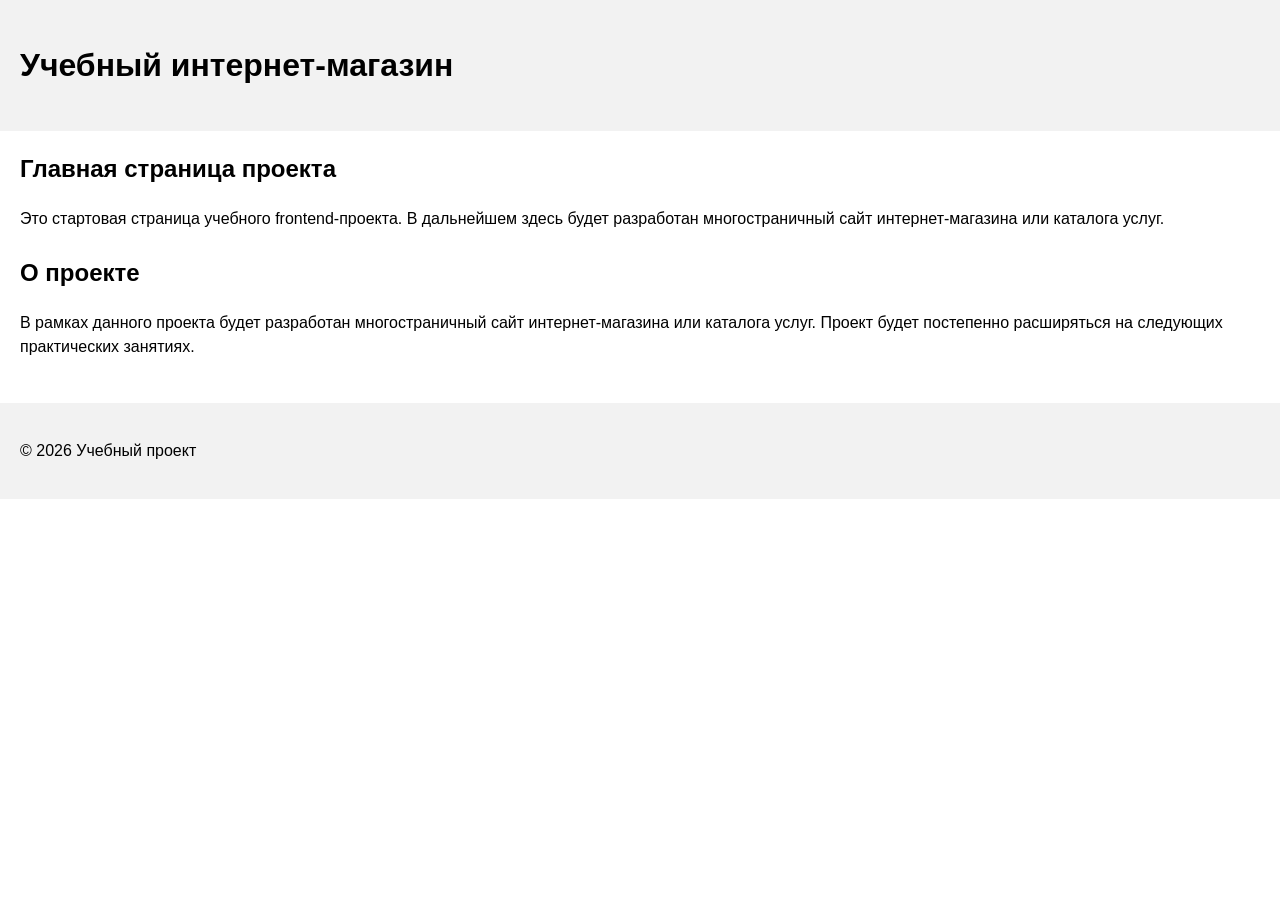
==== index.html @ aa76115f "feat: add project description section" ====
<!DOCTYPE html>
<html lang="ru">
<head>
  <meta charset="UTF-8">
  <meta name="viewport" content="width=device-width, initial-scale=1.0">
  <title>Каталог товаров</title>
  <link rel="stylesheet" href="css/style.css">
</head>
<body>
  <header>
    <h1>Учебный интернет-магазин</h1>
  </header>
  <main>
    <section>
      <h2>Главная страница проекта</h2>
      <p>
        Это стартовая страница учебного frontend-проекта.
        В дальнейшем здесь будет разработан многостраничный сайт
        интернет-магазина или каталога услуг.
      </p>
    </section>
    <section>
    <h2>О проекте</h2>
    <p>
        В рамках данного проекта будет разработан многостраничный сайт
        интернет-магазина или каталога услуг. Проект будет постепенно
        расширяться на следующих практических занятиях.
    </p>
    </section>
  </main>
  <footer>
    <p>&copy; 2026 Учебный проект</p>
  </footer>
</body>
</html>
---- css/style.css ----
body {
  margin: 0;
  font-family: Arial, sans-serif;
  line-height: 1.5;
}
header,
main,
footer {
  padding: 20px;
}
header {
  background-color: #f2f2f2;
}
footer {
  background-color: #f2f2f2;
}
section {
  margin-bottom: 24px;
}
section h2 {
  margin-top: 0;
}
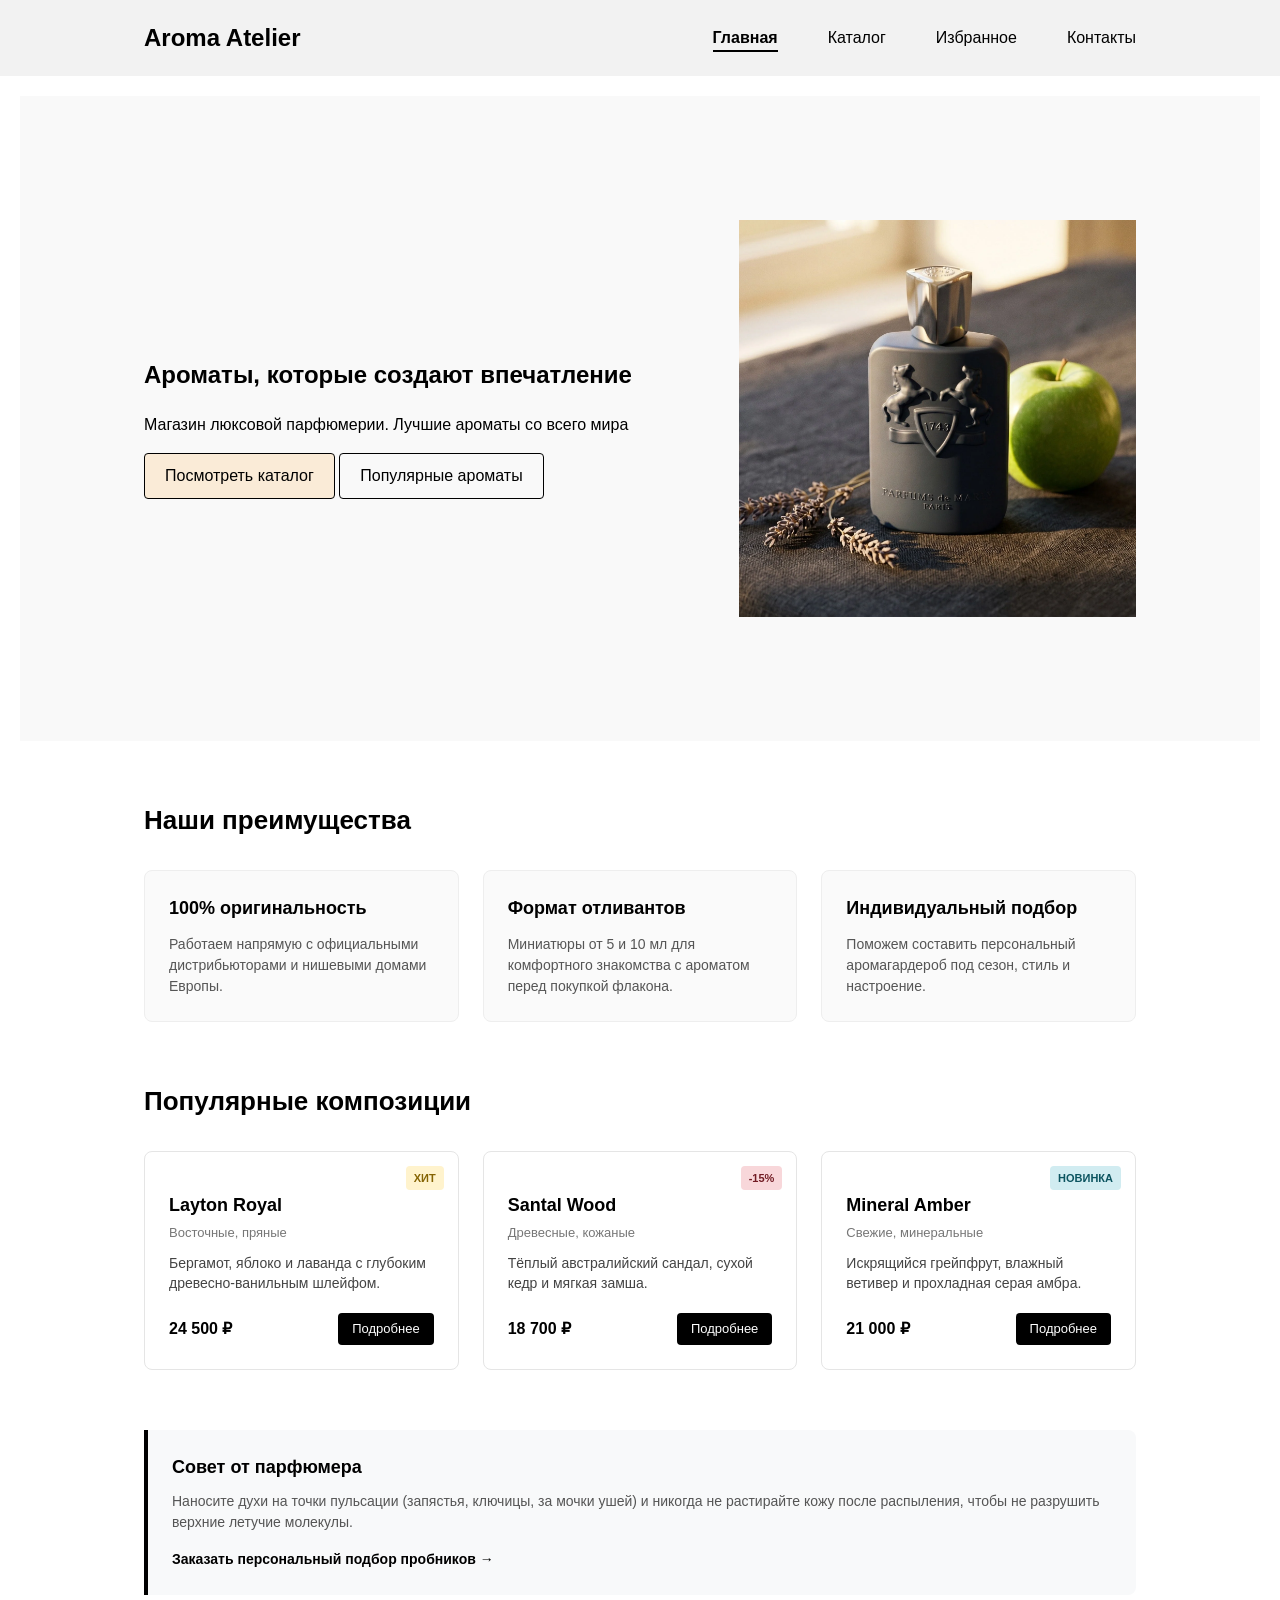
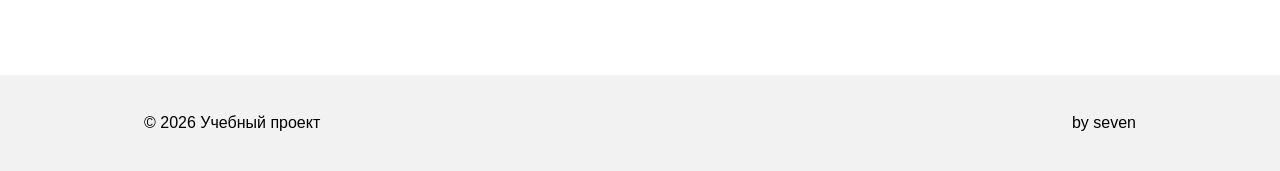
==== commit ce8e89c8: "Главная страница готова" ====
--- a/index.html
+++ b/index.html
@@ -3,33 +3,146 @@
 <head>
   <meta charset="UTF-8">
   <meta name="viewport" content="width=device-width, initial-scale=1.0">
-  <title>Каталог товаров</title>
+  <title>Aroma Atelier — Бутик нишевой парфюмерии</title>
+  <!-- meta description повышает оценку за культуру вёрстки -->
+  <meta name="description" content="Селективная парфюмерия, редкие композиции и заказ пробников.">
   <link rel="stylesheet" href="css/style.css">
 </head>
 <body>
   <header>
-    <h1>Учебный интернет-магазин</h1>
+    <div class="div-head container">
+        <h1 class="brand-title">
+          <a class="brand-name" href="index.html">Aroma Atelier</a>
+        </h1>
+      <nav aria-label="Основная навигация">
+        <ul class="links">
+          <li><a class="link--active" href="index.html" aria-current="page">Главная</a></li>
+          <li><a href="catalog.html">Каталог</a></li>
+          <li><a href="order.html">Избранное</a></li>
+          <li><a href="contacts.html">Контакты</a></li>
+        </ul>
+      </nav>
+    </div>
   </header>
+    
   <main>
-    <section>
-      <h2>Главная страница проекта</h2>
-      <p>
-        Это стартовая страница учебного frontend-проекта.
-        В дальнейшем здесь будет разработан многостраничный сайт
-        интернет-магазина или каталога услуг.
-      </p>
+    <section class="hero">
+      <div class="container">
+        <div class="hero-content">
+          <div>
+            <h2>Ароматы, которые создают впечатление</h2>
+            <p>Магазин люксовой парфюмерии. Лучшие ароматы со всего мира</p>
+            <div class="hero__buttons">
+              <a class="btn btn--primary" href="catalog.html">Посмотреть каталог</a>
+              <a class="btn btn--secondary" href="#popular">Популярные ароматы</a>
+            </div>
+          </div>
+          <img src="images/layton-hero.webp" alt="" class="layton-hero">
+        </div>
+
+      </div>
     </section>
-    <section>
-    <h2>О проекте</h2>
-    <p>
-        В рамках данного проекта будет разработан многостраничный сайт
-        интернет-магазина или каталога услуг. Проект будет постепенно
-        расширяться на следующих практических занятиях.
-    </p>
+
+    <!-- Секция преимуществ с якорным id -->
+    <section class="advantages section" id="advantages">
+      <div class="container">
+        <h2 class="section-title">Наши преимущества</h2>
+        <ul class="advantages-list">
+          <li class="advantages-item">
+            <h3 class="advantages-item__title">100% оригинальность</h3>
+            <p class="advantages-item__text">
+              Работаем напрямую с официальными дистрибьюторами и нишевыми домами Европы.
+            </p>
+          </li>
+          <li class="advantages-item">
+            <h3 class="advantages-item__title">Формат отливантов</h3>
+            <p class="advantages-item__text">
+              Миниатюры от 5 и 10 мл для комфортного знакомства с ароматом перед покупкой флакона.
+            </p>
+          </li>
+          <li class="advantages-item">
+            <h3 class="advantages-item__title">Индивидуальный подбор</h3>
+            <p class="advantages-item__text">
+              Поможем составить персональный аромагардероб под сезон, стиль и настроение.
+            </p>
+          </li>
+        </ul>
+      </div>
     </section>
+
+    <!-- 3. Популярные товары с якорным id -->
+    <section class="popular section" id="popular">
+      <div class="container">
+        <h2 class="section-title">Популярные композиции</h2>
+        <div class="cards-grid">
+
+          <!-- Карточка 1 с бейджем Хит -->
+          <article class="card">
+            <span class="badge badge--hit">Хит</span>
+            <h3 class="card__title">Layton Royal</h3>
+            <p class="card__category">Восточные, пряные</p>
+            <p class="card__desc">
+              Бергамот, яблоко и лаванда с глубоким древесно-ванильным шлейфом.
+            </p>
+            <div class="card__bottom">
+              <span class="card__price">24 500 ₽</span>
+              <a class="btn btn--small" href="product.html">Подробнее</a>
+            </div>
+          </article>
+
+          <!-- Карточка 2 с бейджем Скидка -->
+          <article class="card">
+            <span class="badge badge--sale">-15%</span>
+            <h3 class="card__title">Santal Wood</h3>
+            <p class="card__category">Древесные, кожаные</p>
+            <p class="card__desc">
+              Тёплый австралийский сандал, сухой кедр и мягкая замша.
+            </p>
+            <div class="card__bottom">
+              <span class="card__price">18 700 ₽</span>
+              <a class="btn btn--small" href="product.html">Подробнее</a>
+            </div>
+          </article>
+
+          <!-- Карточка 3 с бейджем Новинка -->
+          <article class="card">
+            <span class="badge badge--new">Новинка</span>
+            <h3 class="card__title">Mineral Amber</h3>
+            <p class="card__category">Свежие, минеральные</p>
+            <p class="card__desc">
+              Искрящийся грейпфрут, влажный ветивер и прохладная серая амбра.
+            </p>
+            <div class="card__bottom">
+              <span class="card__price">21 000 ₽</span>
+              <a class="btn btn--small" href="product.html">Подробнее</a>
+            </div>
+          </article>
+
+        </div>
+      </div>
+    </section>
+
+    <!-- 4. Вспомогательный блок aside (совет парфюмера) -->
+    <aside class="advice-block section">
+      <div class="container">
+        <div class="advice-box">
+          <h3 class="advice-box__title">Совет от парфюмера</h3>
+          <p class="advice-box__text">
+            Наносите духи на точки пульсации (запястья, ключицы, за мочки ушей) и никогда не растирайте кожу после распыления, чтобы не разрушить верхние летучие молекулы.
+          </p>
+          <a class="advice-box__link" href="order.html">Заказать персональный подбор пробников &rarr;</a>
+        </div>
+      </div>
+    </aside>
+    
   </main>
+
   <footer>
-    <p>&copy; 2026 Учебный проект</p>
+    <div class="div-foot container">
+        <p>&copy; 2026 Учебный проект</p>
+        <p>by seven</p>
+    </div>
   </footer>
 </body>
-</html>+</html>
+
--- a/css/style.css
+++ b/css/style.css
@@ -11,12 +11,246 @@
 header {
   background-color: #f2f2f2;
 }
+.div-head {
+  background-color: #f2f2f2;
+  display: flex;
+  justify-content: space-between;
+  align-items: center;
+}
+.div-foot {
+  background-color: #f2f2f2;
+  display: flex;
+  justify-content: space-between;
+  align-items: center;
+}
 footer {
   background-color: #f2f2f2;
 }
-section {
-  margin-bottom: 24px;
-}
-section h2 {
-  margin-top: 0;
+.container {
+  max-width: 80%;
+  margin: 0 auto;
+  padding: 0 20px;
+}
+
+.brand-name {
+  text-decoration: none;
+  color: black;
+}
+.brand-title {
+  margin: 0;
+  font-size: 24px;
+}
+
+.links {
+  display: flex;
+  gap: 50px;
+  list-style: none;
+  margin: 0; padding: 0;
+}
+.links a{
+  text-decoration: none;
+  color: black;
+}
+
+.links a.link--active {
+  font-weight: bold;
+  border-bottom: 2px solid #000000;
+  padding-bottom: 4px;
+}
+
+
+/* FIRST PAGE START*/
+.hero {
+  background-color: #f9f9f9;
+  padding: 10% 0;
+}
+.hero-content {
+  display: flex;
+  justify-content: space-between;
+  align-items: center;
+}
+.hero_buttons {
+  display: flex;
+  gap: 16px;
+  margin-top: 20px;
+}
+.btn {
+  display: inline-block;
+  padding: 10px 20px;
+  border-radius: 4px;
+  text-decoration: none;
+  color: black;
+}
+.btn--primary {
+  border: 1px solid black;
+  background-color: antiquewhite;
+}
+.btn--secondary {
+  border: 1px solid black;
+  background-color: transparent;
+}
+.layton-hero {
+  max-width: 40%;
+}
+/* FIRST PAGE END*/
+
+
+/* Общие стили секций */
+.section {
+  margin: 60px 0;
+}
+
+.section-title {
+  font-size: 26px;
+  margin-bottom: 30px;
+  text-align: left;
+}
+
+/* Список преимуществ (Flexbox раскладка в ряд) */
+.advantages-list {
+  display: flex;
+  gap: 24px;
+  list-style: none;
+  padding: 0;
+  margin: 0;
+}
+
+/* Карточка преимущества */
+.advantages-item {
+  flex: 1; /* карточки равномерно делят ширину */
+  background-color: #fafafa;
+  border: 1px solid #eeeeee;
+  border-radius: 8px;
+  padding: 24px;
+}
+
+.advantages-item__title {
+  margin: 0 0 12px;
+  font-size: 18px;
+}
+
+.advantages-item__text {
+  margin: 0;
+  color: #555555;
+  font-size: 14px;
+  line-height: 1.5;
+}
+
+
+/* Сетка карточек */
+.cards-grid {
+  display: flex;
+  gap: 24px;
+}
+
+/* Карточка товара */
+.card {
+  position: relative; /* Чтобы бейдж позиционировался относительно карточки */
+  flex: 1;
+  background-color: #ffffff;
+  border: 1px solid #e5e5e5;
+  border-radius: 8px;
+  padding: 24px;
+  display: flex;
+  flex-direction: column;
+}
+
+.card__title {
+  margin: 16px 0 4px;
+  font-size: 18px;
+}
+
+.card__category {
+  margin: 0 0 12px;
+  font-size: 13px;
+  color: #777777;
+}
+
+.card__desc {
+  margin: 0 0 20px;
+  font-size: 14px;
+  color: #444444;
+  line-height: 1.4;
+  flex-grow: 1; /* Растягивает блок описания, чтобы низ карточек был на одной линии */
+}
+
+.card__bottom {
+  display: flex;
+  justify-content: space-between;
+  align-items: center;
+  margin-top: auto;
+}
+
+.card__price {
+  font-weight: bold;
+  font-size: 16px;
+}
+
+.btn--small {
+  padding: 6px 14px;
+  font-size: 13px;
+  background-color: #000000;
+  color: #ffffff;
+}
+
+.btn--small:hover {
+  background-color: #333333;
+}
+
+/* Бейджи на карточках (демонстрация position: absolute) */
+.badge {
+  position: absolute;
+  top: 14px;
+  right: 14px;
+  font-size: 11px;
+  font-weight: bold;
+  padding: 4px 8px;
+  border-radius: 4px;
+  text-transform: uppercase;
+}
+
+.badge--hit {
+  background-color: #fff3cd;
+  color: #856404;
+}
+
+.badge--sale {
+  background-color: #f8d7da;
+  color: #721c24;
+}
+
+.badge--new {
+  background-color: #d1ecf1;
+  color: #0c5460;
+}
+
+/* Стили для блока aside */
+.advice-box {
+  background-color: #f8f9fa;
+  border-left: 4px solid #000000;
+  padding: 24px;
+  border-radius: 0 8px 8px 0;
+}
+
+.advice-box__title {
+  margin: 0 0 10px;
+  font-size: 18px;
+}
+
+.advice-box__text {
+  margin: 0 0 14px;
+  font-size: 14px;
+  color: #555555;
+  line-height: 1.5;
+}
+
+.advice-box__link {
+  color: #000000;
+  font-weight: bold;
+  text-decoration: none;
+  font-size: 14px;
+}
+
+.advice-box__link:hover {
+  text-decoration: underline;
 }
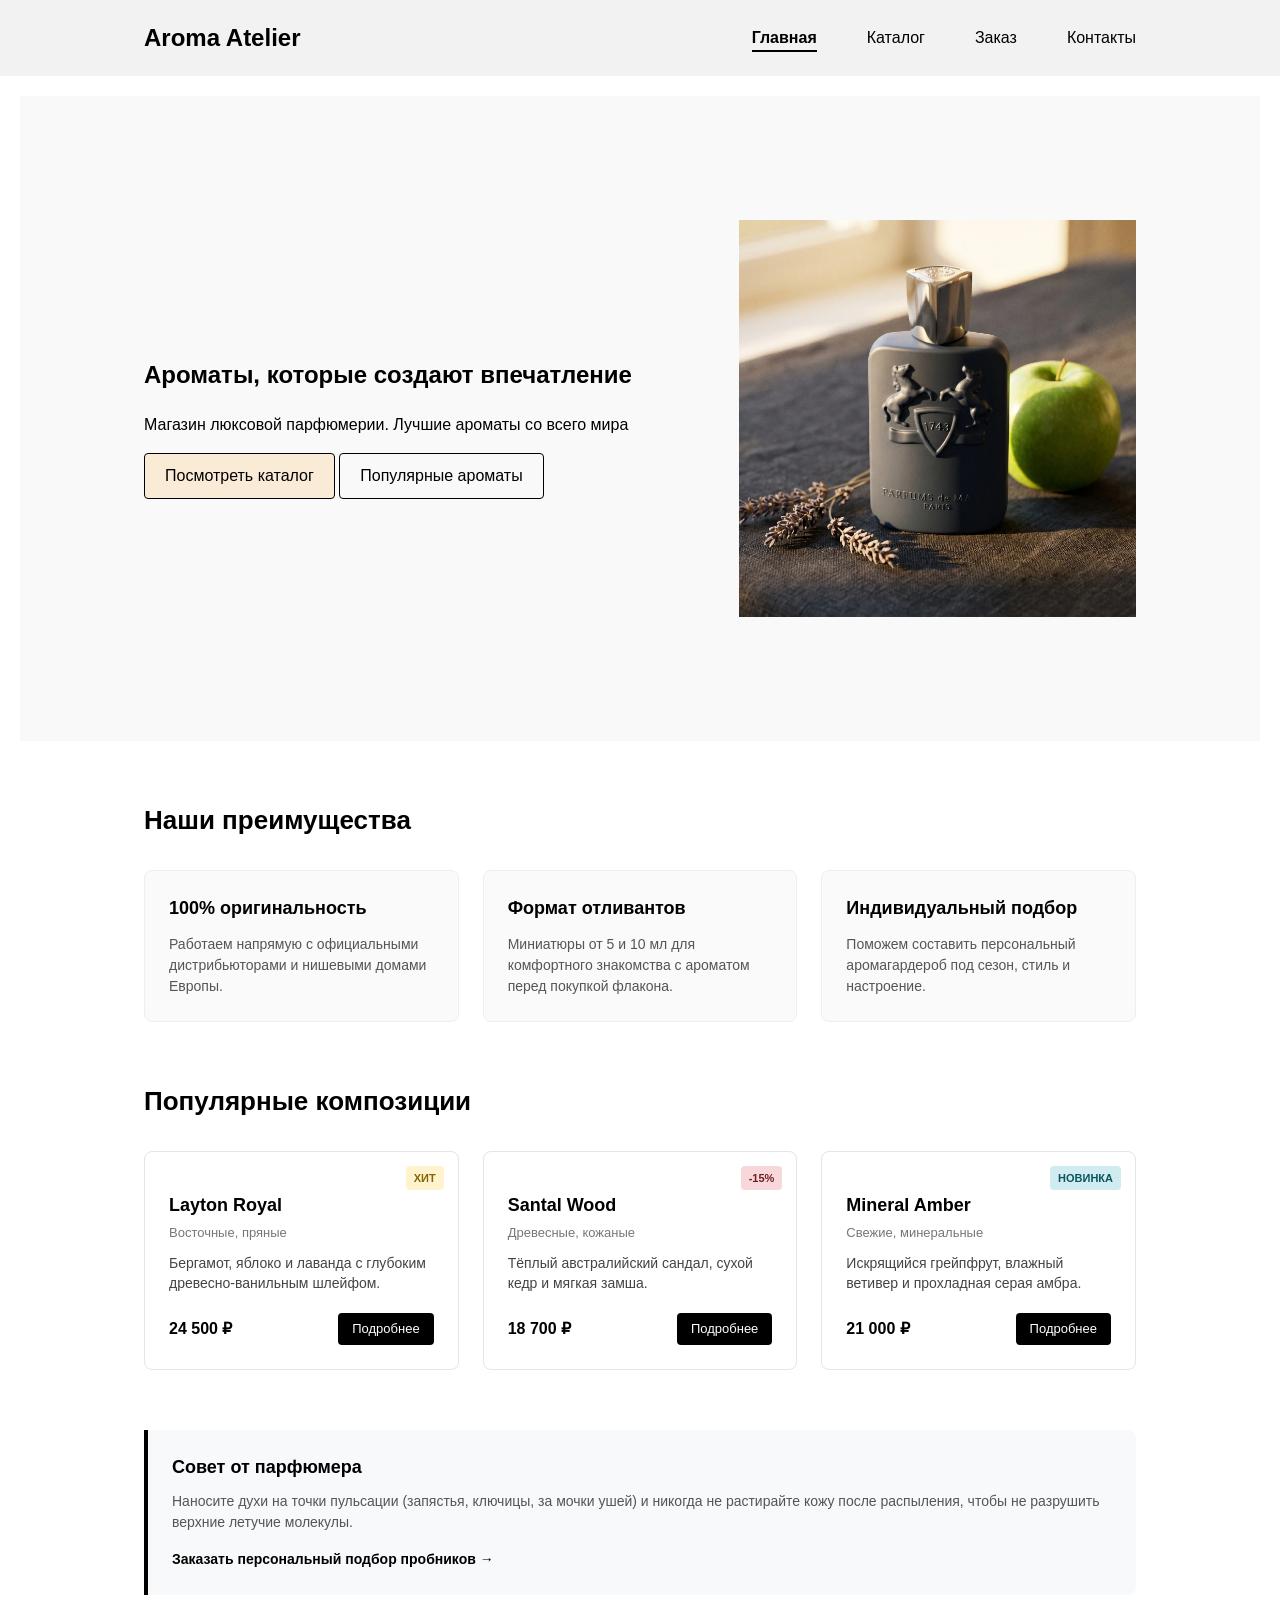
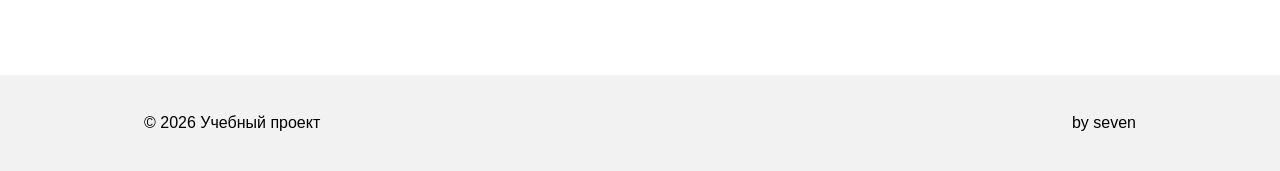
==== commit 80783ce8: "Страница Контакты и Заказ" ====
--- a/index.html
+++ b/index.html
@@ -18,7 +18,7 @@
         <ul class="links">
           <li><a class="link--active" href="index.html" aria-current="page">Главная</a></li>
           <li><a href="catalog.html">Каталог</a></li>
-          <li><a href="order.html">Избранное</a></li>
+          <li><a href="order.html">Заказ</a></li>
           <li><a href="contacts.html">Контакты</a></li>
         </ul>
       </nav>
@@ -134,7 +134,7 @@
         </div>
       </div>
     </aside>
-    
+
   </main>
 
   <footer>
--- a/css/style.css
+++ b/css/style.css
@@ -2,12 +2,17 @@
   margin: 0;
   font-family: Arial, sans-serif;
   line-height: 1.5;
+
+  min-height: 100vh;
+  display: flex;
+  flex-direction: column;
 }
 header,
 main,
 footer {
   padding: 20px;
 }
+main {flex-grow: 1;}
 header {
   background-color: #f2f2f2;
 }
@@ -253,4 +258,441 @@
 
 .advice-box__link:hover {
   text-decoration: underline;
+}
+
+
+
+
+/* СТИЛИ ДЛЯ КАТАЛОГА НАЧАЛО */
+
+.catalog-page {
+  display: grid;
+  grid-template-columns: 260px 1fr;
+  gap: 40px;
+  margin-bottom: 60px;
+  align-items: start;
+}
+/* 1. Стили панели фильтров */
+.catalog-filters {
+  background-color: #fafafa;
+  border: 1px solid #eeeeee;
+  border-radius: 8px;
+  padding: 24px;
+  margin: 24px;
+}
+
+.filters-title {
+  margin: 0 0 20px;
+  font-size: 20px;
+}
+
+.filter-group {
+  border: none;
+  padding: 0;
+  margin: 0 0 24px;
+}
+
+.filter-group__legend {
+  font-weight: bold;
+  font-size: 15px;
+  margin-bottom: 12px;
+}
+
+.filter-option {
+  display: flex;
+  align-items: center;
+  gap: 8px;
+  margin-bottom: 10px;
+  font-size: 14px;
+  color: #333333;
+  cursor: pointer;
+}
+
+.filter-option input {
+  margin-right: 8px;
+  cursor: pointer;
+}
+
+.btn--reset {
+  width: 100%;
+  text-align: center;
+  border: 1px solid #cccccc;
+  background-color: #ffffff;
+  cursor: pointer;
+}
+
+.btn--reset:hover {
+  background-color: #f0f0f0;
+}
+
+/* 2. Сетка товаров на CSS Grid */
+.catalog-grid {
+  display: grid;
+  /* Адаптивная колоночная сетка: карточки шириной от 240px делят 1fr */
+  grid-template-columns: repeat(auto-fill, minmax(240px, 1fr));
+  gap: 24px;
+}
+/* СТИЛИ ДЛЯ КАТАЛОГА КОНЕЦ */
+
+
+
+/* --- СТРАНИЦА ТОВАРА --- */
+
+.product-page {
+  margin-top: 24px;
+  margin-bottom: 60px;
+}
+
+/* Хлебные крошки */
+.breadcrumbs {
+  margin-bottom: 30px;
+}
+
+.breadcrumbs__list {
+  display: flex;
+  list-style: none;
+  padding: 0;
+  margin: 0;
+  font-size: 14px;
+  gap: 8px;
+}
+
+.breadcrumbs__item a {
+  color: #777777;
+  text-decoration: none;
+}
+
+.breadcrumbs__item a:hover {
+  text-decoration: underline;
+  color: #000000;
+}
+
+.breadcrumbs__item:not(:last-child)::after {
+  content: "›";
+  margin-left: 8px;
+  color: #aaaaaa;
+}
+
+.breadcrumbs__item[aria-current="page"] {
+  color: #000000;
+  font-weight: bold;
+}
+
+/* Раскладка страницы товара (Flexbox) */
+.product-card {
+  display: flex;
+  gap: 50px;
+  align-items: flex-start;
+}
+
+.product-card__gallery {
+  flex: 1;
+}
+
+.product-card__image {
+  width: 100%;
+  max-width: 480px;
+  border-radius: 12px;
+  display: block;
+  object-fit: cover;
+}
+
+.product-card__details {
+  flex: 1;
+}
+
+.product-card__details .badge {
+  position: static;
+  display: inline-block;
+  margin-bottom: 12px;
+}
+
+.product-card__title {
+  font-size: 32px;
+  margin: 10px 0 6px;
+}
+
+.product-card__subtitle {
+  color: #777777;
+  font-size: 14px;
+  margin: 0 0 20px;
+}
+
+.product-card__desc {
+  font-size: 15px;
+  color: #444444;
+  line-height: 1.6;
+  margin: 0 0 24px;
+}
+
+/* Пирамида нот (<dl>) */
+.notes-pyramid {
+  background-color: #fafafa;
+  border: 1px solid #eeeeee;
+  border-radius: 8px;
+  padding: 20px;
+  margin-bottom: 30px;
+}
+
+.notes-pyramid__heading {
+  margin: 0 0 14px;
+  font-size: 16px;
+}
+
+.notes-list {
+  display: grid;
+  grid-template-columns: 140px 1fr;
+  gap: 10px 14px;
+  margin: 0;
+}
+
+.notes-list__term {
+  font-weight: bold;
+  font-size: 14px;
+  color: #333333;
+}
+
+.notes-list__desc {
+  margin: 0;
+  font-size: 14px;
+  color: #555555;
+}
+
+/* Блок цены и покупки */
+.product-card__purchase {
+  display: flex;
+  align-items: center;
+  gap: 30px;
+}
+
+.product-card__price {
+  font-size: 26px;
+  font-weight: bold;
+  display: block;
+}
+
+.product-card__volume {
+  font-size: 13px;
+  color: #888888;
+}
+
+
+
+
+
+
+/* --- СТРАНИЦА ЗАКАЗА --- */
+
+.order-page {
+  margin-top: 30px;
+  margin-bottom: 60px;
+}
+
+.order-layout {
+  display: grid;
+  grid-template-columns: 1fr 340px;
+  gap: 40px;
+  align-items: start;
+}
+
+.form-section {
+  border: 1px solid #eeeeee;
+  border-radius: 8px;
+  background-color: #fafafa;
+  padding: 24px;
+  margin: 0 0 24px;
+}
+
+.form-section__legend {
+  font-weight: bold;
+  font-size: 16px;
+  padding: 0 8px;
+}
+
+.form-field {
+  display: flex;
+  flex-direction: column;
+  margin-bottom: 16px;
+}
+
+.form-field:last-child {
+  margin-bottom: 0;
+}
+
+.form-row {
+  display: flex;
+  gap: 16px;
+}
+
+.form-row .form-field {
+  flex: 1;
+}
+
+.form-label {
+  font-size: 13px;
+  font-weight: bold;
+  margin-bottom: 6px;
+  color: #333333;
+}
+
+.form-input,
+.form-select,
+.form-textarea {
+  width: 100%;
+  padding: 10px 12px;
+  border: 1px solid #cccccc;
+  border-radius: 6px;
+  font-size: 14px;
+  font-family: inherit;
+  box-sizing: border-box;
+}
+
+.form-input:focus,
+.form-select:focus,
+.form-textarea:focus {
+  outline: none;
+  border-color: #000000;
+}
+
+.form-textarea {
+  resize: vertical;
+}
+
+.btn--submit {
+  width: 100%;
+  padding: 14px;
+  font-size: 16px;
+  cursor: pointer;
+}
+
+/* Сводка заказа */
+.order-summary {
+  background-color: #ffffff;
+  border: 1px solid #e5e5e5;
+  border-radius: 8px;
+  padding: 24px;
+}
+
+.order-summary__title {
+  margin: 0 0 16px;
+  font-size: 18px;
+}
+
+.order-summary__item {
+  display: flex;
+  justify-content: space-between;
+  align-items: flex-start;
+  padding-bottom: 16px;
+  border-bottom: 1px solid #eeeeee;
+}
+
+.order-summary__meta {
+  margin: 4px 0 0;
+  font-size: 12px;
+  color: #777777;
+}
+
+.order-summary__item-price {
+  font-weight: bold;
+}
+
+.order-summary__totals {
+  margin: 16px 0;
+}
+
+.summary-line {
+  display: flex;
+  justify-content: space-between;
+  font-size: 14px;
+  margin-bottom: 8px;
+}
+
+.summary-line--free {
+  color: #28a745;
+  font-weight: bold;
+}
+
+.summary-line--total {
+  font-size: 18px;
+  font-weight: bold;
+  padding-top: 12px;
+  border-top: 1px dashed #dddddd;
+  margin-top: 12px;
+}
+
+.order-summary__note {
+  font-size: 12px;
+  color: #777777;
+  line-height: 1.4;
+  margin: 0;
+}
+
+
+
+
+
+
+/* --- СТРАНИЦА КОНТАКТОВ --- */
+
+.contacts-page {
+  margin-top: 30px;
+  margin-bottom: 60px;
+}
+
+.contacts-layout {
+  display: grid;
+  grid-template-columns: 1fr 1fr;
+  gap: 40px;
+  align-items: start;
+}
+
+.contacts-info {
+  display: flex;
+  flex-direction: column;
+  gap: 20px;
+}
+
+.contacts-card {
+  background-color: #fafafa;
+  border: 1px solid #eeeeee;
+  border-radius: 8px;
+  padding: 24px;
+}
+
+.contacts-card__title {
+  margin: 0 0 14px;
+  font-size: 18px;
+}
+
+.contacts-card__text {
+  margin: 0 0 10px;
+  font-size: 14px;
+  color: #444444;
+  line-height: 1.5;
+}
+
+.contacts-card__text:last-child {
+  margin-bottom: 0;
+}
+
+.contacts-card__text a {
+  color: #000000;
+  text-decoration: none;
+}
+
+.contacts-card__text a:hover {
+  text-decoration: underline;
+}
+
+/* Форма обратной связи */
+.contacts-form {
+  background-color: #ffffff;
+  border: 1px solid #e5e5e5;
+  border-radius: 8px;
+  padding: 24px;
+}
+
+.contacts-form__title {
+  margin: 0 0 20px;
+  font-size: 18px;
 }
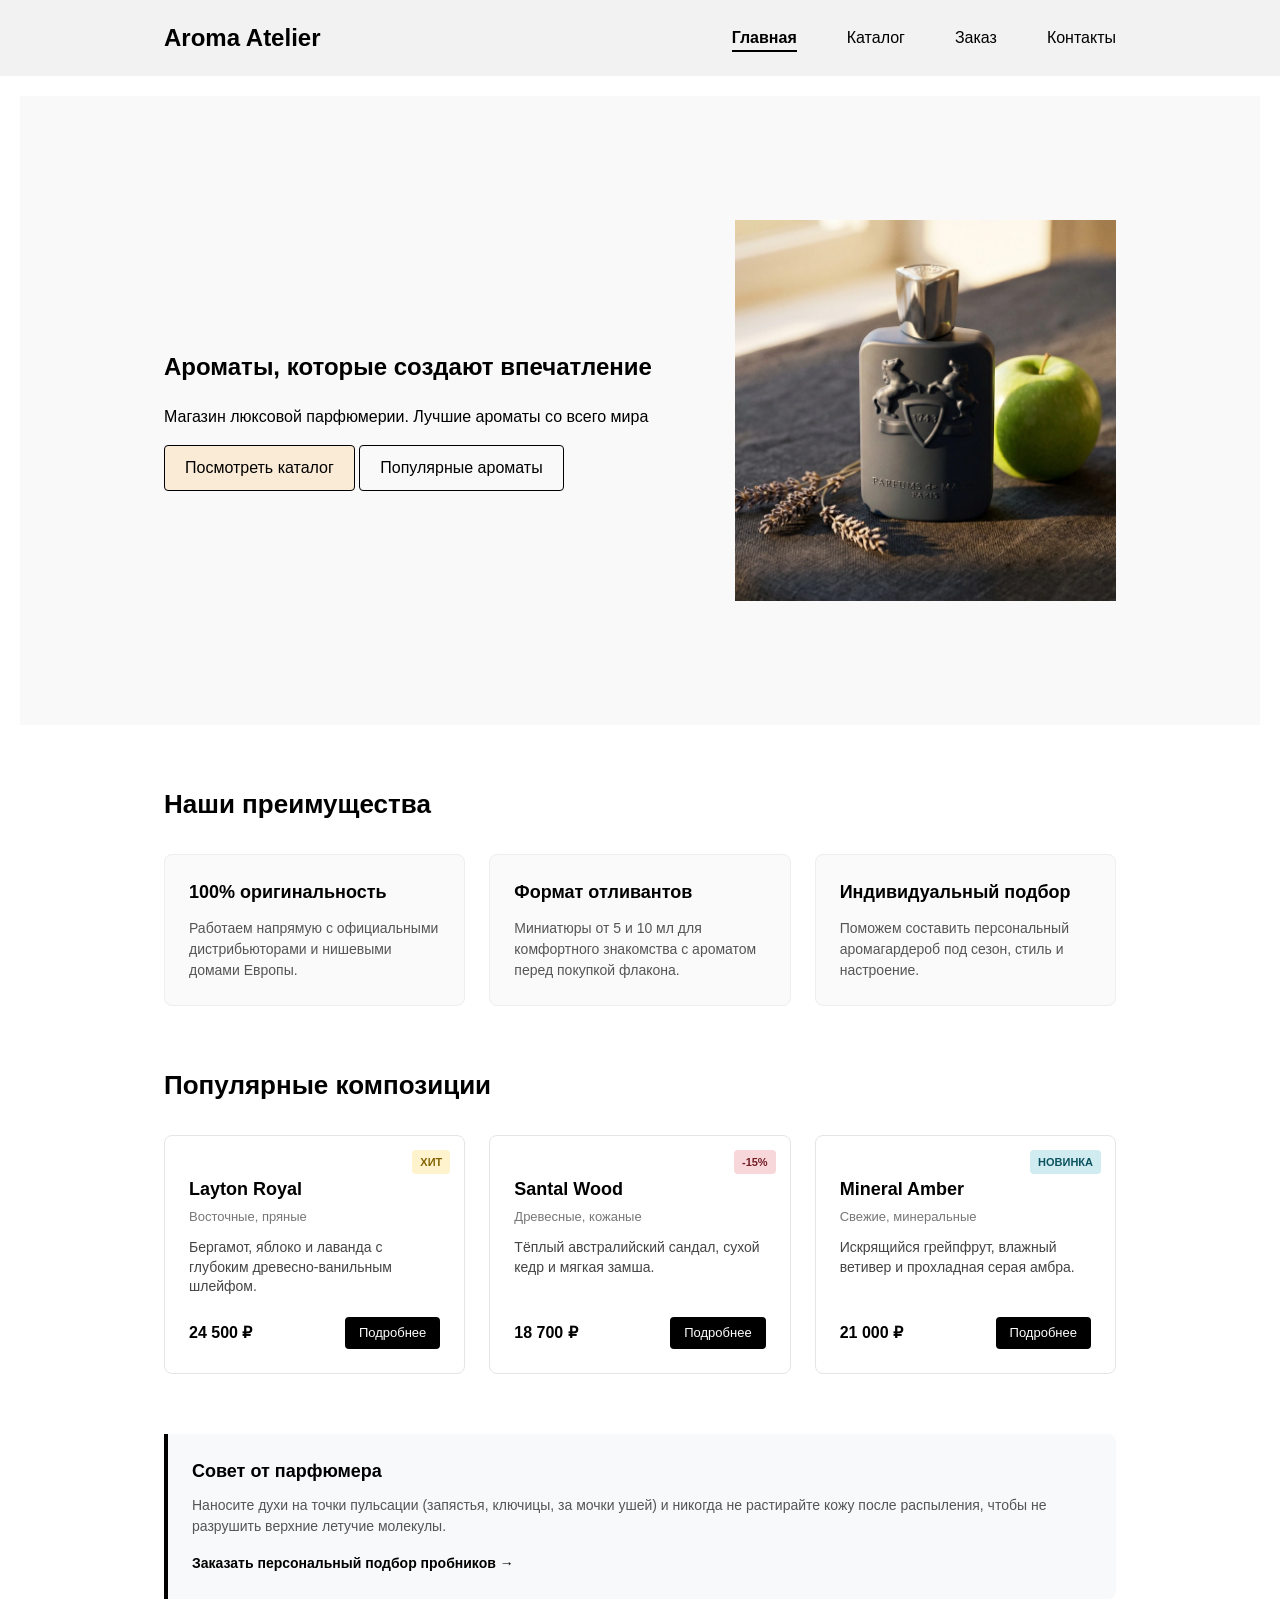
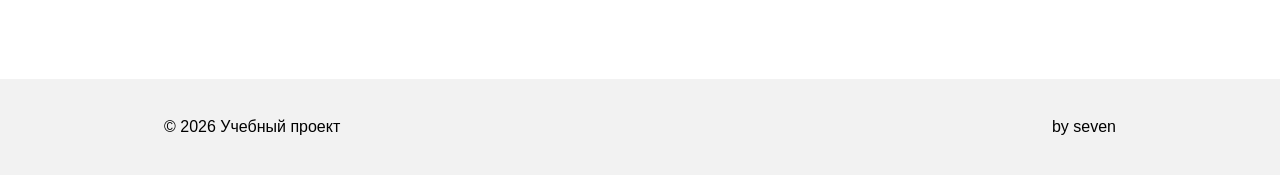
==== commit 59596047: "fix: pre-defense audit corrections (box-sizing, alt text, typo)" ====
--- a/index.html
+++ b/index.html
@@ -37,7 +37,7 @@
               <a class="btn btn--secondary" href="#popular">Популярные ароматы</a>
             </div>
           </div>
-          <img src="images/layton-hero.webp" alt="" class="layton-hero">
+          <img src="images/layton-hero.webp" alt="Флакон нишевого парфюма Layton" class="layton-hero">
         </div>
 
       </div>
--- a/css/style.css
+++ b/css/style.css
@@ -1,3 +1,6 @@
+*, *::before, *::after {
+  box-sizing: border-box;
+}
 body {
   margin: 0;
   font-family: Arial, sans-serif;
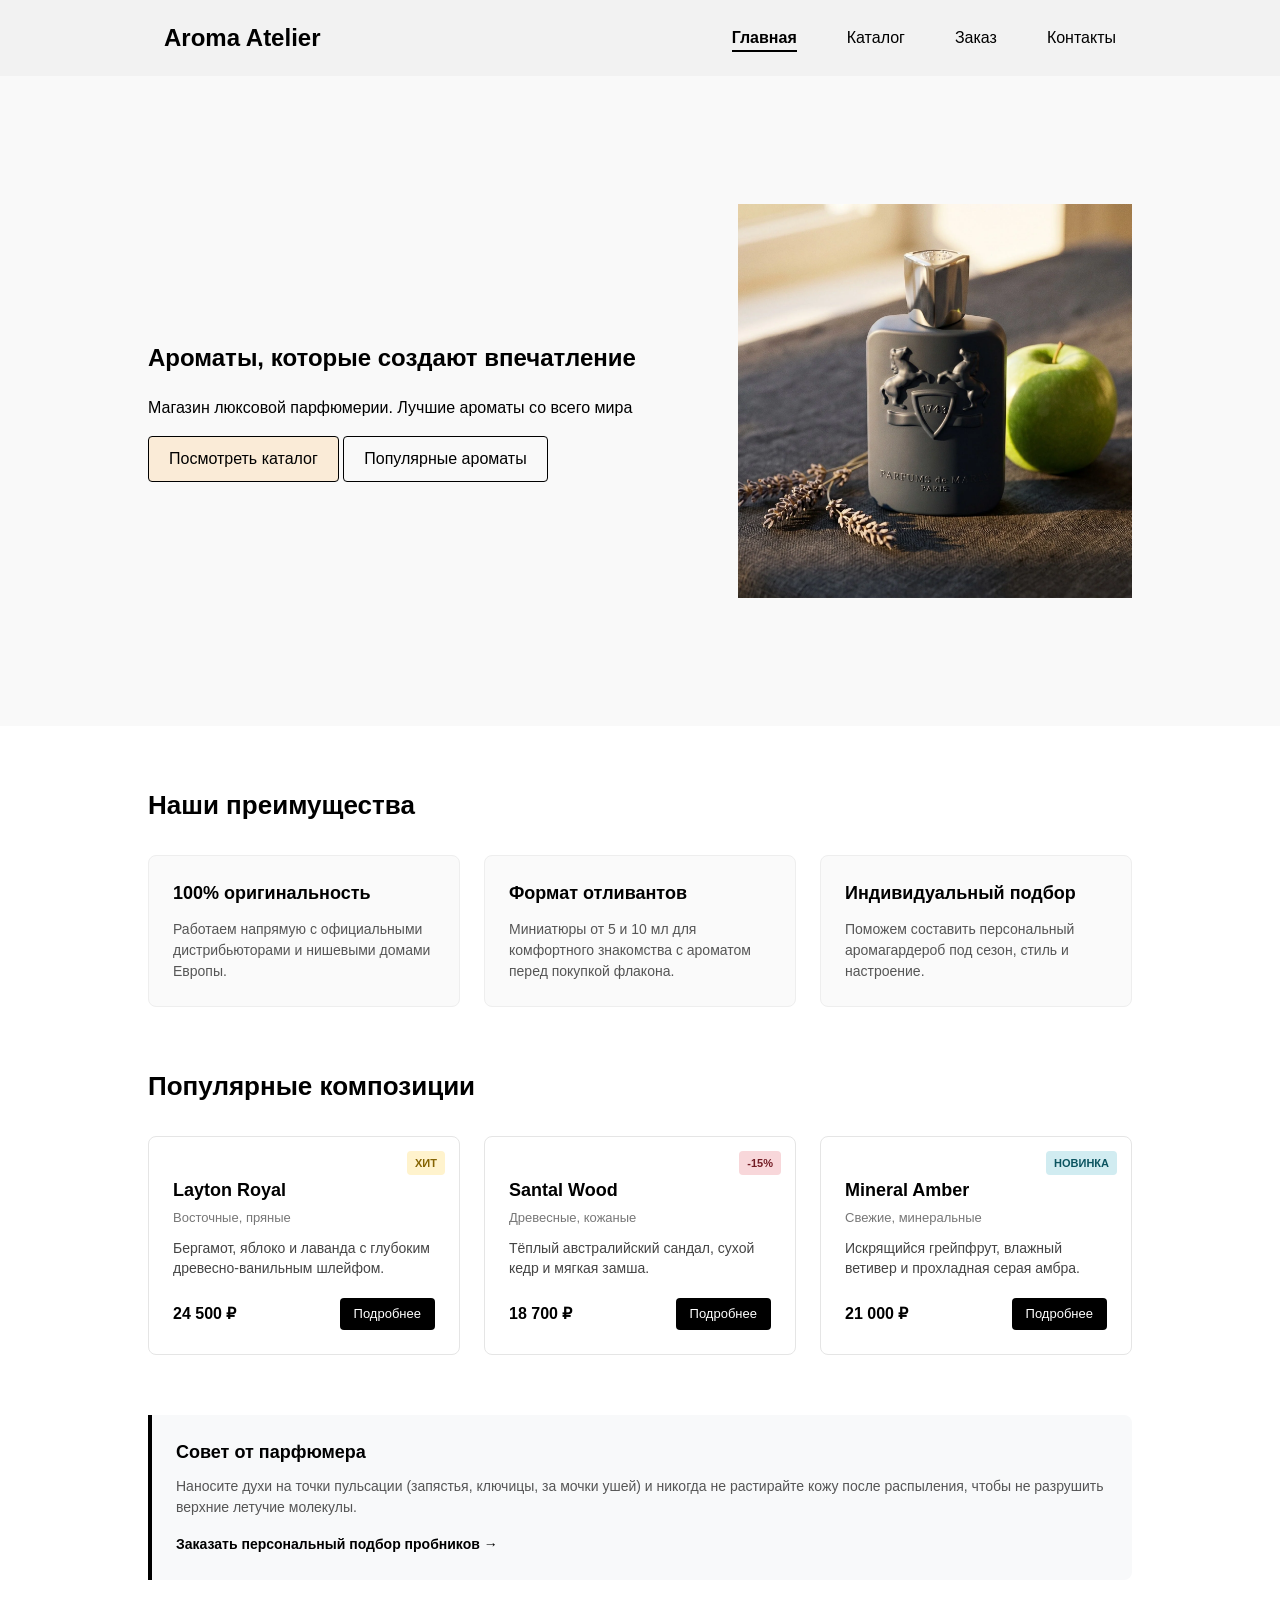
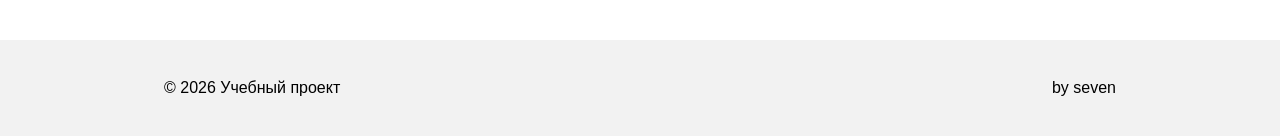
==== commit ff6da637: "КР-1" ====
--- a/index.html
+++ b/index.html
@@ -4,7 +4,6 @@
   <meta charset="UTF-8">
   <meta name="viewport" content="width=device-width, initial-scale=1.0">
   <title>Aroma Atelier — Бутик нишевой парфюмерии</title>
-  <!-- meta description повышает оценку за культуру вёрстки -->
   <meta name="description" content="Селективная парфюмерия, редкие композиции и заказ пробников.">
   <link rel="stylesheet" href="css/style.css">
 </head>
--- a/css/style.css
+++ b/css/style.css
@@ -11,7 +11,6 @@
   flex-direction: column;
 }
 header,
-main,
 footer {
   padding: 20px;
 }
@@ -331,7 +330,6 @@
 /* 2. Сетка товаров на CSS Grid */
 .catalog-grid {
   display: grid;
-  /* Адаптивная колоночная сетка: карточки шириной от 240px делят 1fr */
   grid-template-columns: repeat(auto-fill, minmax(240px, 1fr));
   gap: 24px;
 }
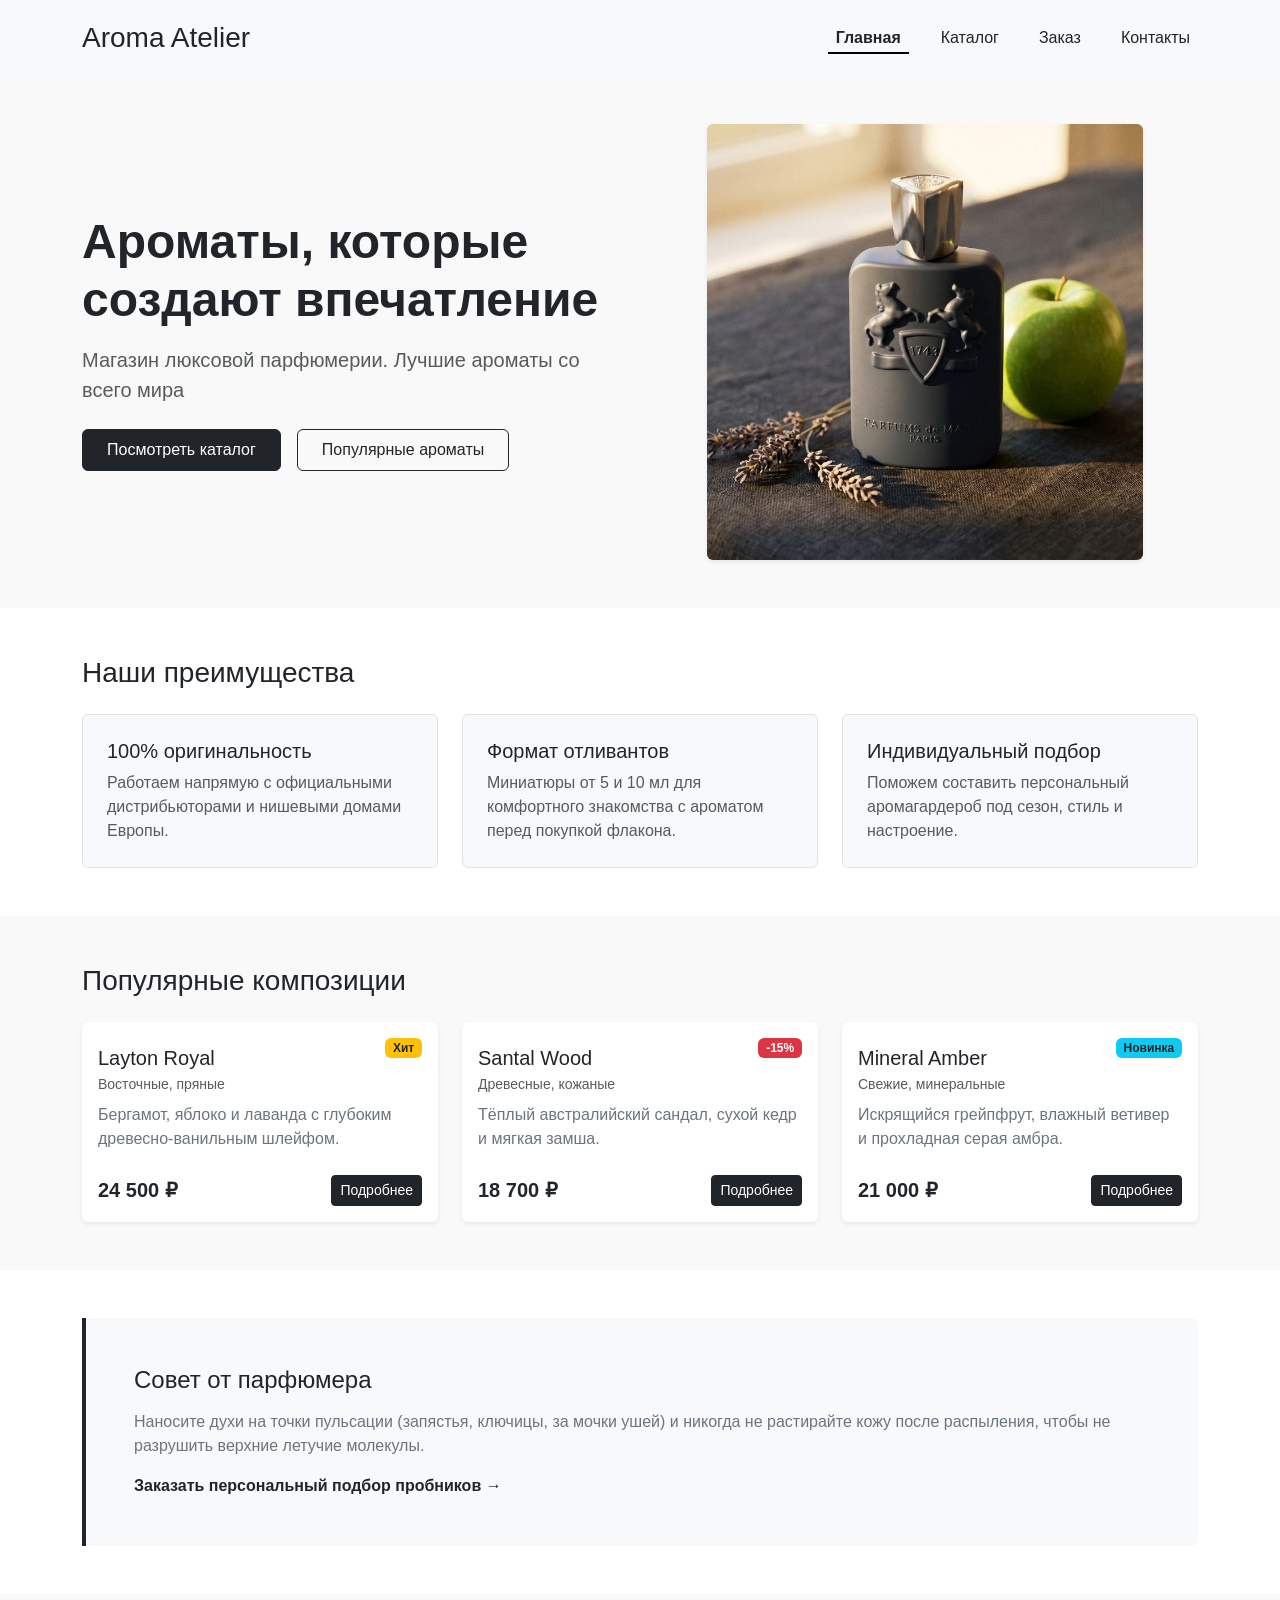
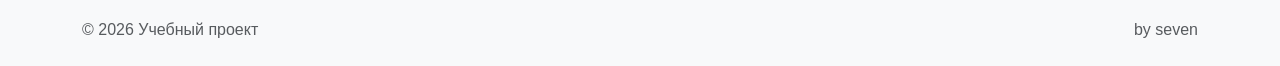
==== commit 9b0acd34: "Переделал сайт на бутстрап" ====
--- a/index.html
+++ b/index.html
@@ -5,143 +5,169 @@
   <meta name="viewport" content="width=device-width, initial-scale=1.0">
   <title>Aroma Atelier — Бутик нишевой парфюмерии</title>
   <meta name="description" content="Селективная парфюмерия, редкие композиции и заказ пробников.">
+  
+  <link href="https://cdn.jsdelivr.net/npm/bootstrap@5.3.3/dist/css/bootstrap.min.css" rel="stylesheet">
   <link rel="stylesheet" href="css/style.css">
 </head>
-<body>
-  <header>
-    <div class="div-head container">
-        <h1 class="brand-title">
-          <a class="brand-name" href="index.html">Aroma Atelier</a>
-        </h1>
-      <nav aria-label="Основная навигация">
-        <ul class="links">
-          <li><a class="link--active" href="index.html" aria-current="page">Главная</a></li>
-          <li><a href="catalog.html">Каталог</a></li>
-          <li><a href="order.html">Заказ</a></li>
-          <li><a href="contacts.html">Контакты</a></li>
-        </ul>
+
+
+<body class="d-flex flex-column min-vh-100">
+
+  <!-- Шапка с навигацией (бургер на мобилке) -->
+  <header class="bg-light py-2">
+    <div class="container">
+      <nav class="navbar navbar-expand-md navbar-light">
+        <a class="navbar-brand fs-3 text-dark mb-0 h1" href="index.html">Aroma Atelier</a>
+        
+        <!-- Кнопка гамбургер-меню для мобилок -->
+        <button class="navbar-toggler" type="button" data-bs-toggle="collapse" data-bs-target="#navbarNav" aria-controls="navbarNav" aria-expanded="false" aria-label="Переключатель навигации">
+          <span class="navbar-toggler-icon"></span>
+        </button>
+        
+        <div class="collapse navbar-collapse justify-content-end" id="navbarNav">
+          <ul class="navbar-nav gap-md-4 mt-3 mt-md-0">
+            <li class="nav-item">
+              <!-- active-nav-link - наш кастомный класс для подчеркивания -->
+              <a class="nav-link text-dark fw-bold active-nav-link" href="index.html" aria-current="page">Главная</a>
+            </li>
+            <li class="nav-item"><a class="nav-link text-dark" href="catalog.html">Каталог</a></li>
+            <li class="nav-item"><a class="nav-link text-dark" href="order.html">Заказ</a></li>
+            <li class="nav-item"><a class="nav-link text-dark" href="contacts.html">Контакты</a></li>
+          </ul>
+        </div>
       </nav>
     </div>
   </header>
+
+  <!-- flex-grow-1 выталкивает футер вниз -->
+  <main class="flex-grow-1">
     
-  <main>
-    <section class="hero">
+    <!-- Hero-секция -->
+    <section class="py-5 bg-body-tertiary">
       <div class="container">
-        <div class="hero-content">
-          <div>
-            <h2>Ароматы, которые создают впечатление</h2>
-            <p>Магазин люксовой парфюмерии. Лучшие ароматы со всего мира</p>
-            <div class="hero__buttons">
-              <a class="btn btn--primary" href="catalog.html">Посмотреть каталог</a>
-              <a class="btn btn--secondary" href="#popular">Популярные ароматы</a>
+        <div class="row align-items-center">
+          <div class="col-md-6 mb-4 mb-md-0">
+            <h2 class="display-5 fw-bold mb-3">Ароматы, которые создают впечатление</h2>
+            <p class="fs-5 text-muted mb-4">Магазин люксовой парфюмерии. Лучшие ароматы со всего мира</p>
+            <div class="d-flex gap-3 flex-wrap">
+              <a href="catalog.html" class="btn btn-dark px-4 py-2">Посмотреть каталог</a>
+              <a href="#popular" class="btn btn-outline-dark px-4 py-2">Популярные ароматы</a>
             </div>
           </div>
-          <img src="images/layton-hero.webp" alt="Флакон нишевого парфюма Layton" class="layton-hero">
+          <div class="col-md-6 text-center">
+            <img src="images/layton-hero.webp" alt="Флакон нишевого парфюма Layton" class="img-fluid rounded shadow-sm" style="max-width: 80%;">
+          </div>
         </div>
-
       </div>
     </section>
 
-    <!-- Секция преимуществ с якорным id -->
-    <section class="advantages section" id="advantages">
+    <!-- Преимущества -->
+    <section class="py-5" id="advantages">
       <div class="container">
-        <h2 class="section-title">Наши преимущества</h2>
-        <ul class="advantages-list">
-          <li class="advantages-item">
-            <h3 class="advantages-item__title">100% оригинальность</h3>
-            <p class="advantages-item__text">
-              Работаем напрямую с официальными дистрибьюторами и нишевыми домами Европы.
-            </p>
-          </li>
-          <li class="advantages-item">
-            <h3 class="advantages-item__title">Формат отливантов</h3>
-            <p class="advantages-item__text">
-              Миниатюры от 5 и 10 мл для комфортного знакомства с ароматом перед покупкой флакона.
-            </p>
-          </li>
-          <li class="advantages-item">
-            <h3 class="advantages-item__title">Индивидуальный подбор</h3>
-            <p class="advantages-item__text">
-              Поможем составить персональный аромагардероб под сезон, стиль и настроение.
-            </p>
-          </li>
-        </ul>
+        <h2 class="h3 mb-4">Наши преимущества</h2>
+        <div class="row g-4">
+          <div class="col-md-4">
+            <div class="p-4 bg-light border rounded h-100">
+              <h3 class="h5">100% оригинальность</h3>
+              <p class="text-muted mb-0">Работаем напрямую с официальными дистрибьюторами и нишевыми домами Европы.</p>
+            </div>
+          </div>
+          <div class="col-md-4">
+            <div class="p-4 bg-light border rounded h-100">
+              <h3 class="h5">Формат отливантов</h3>
+              <p class="text-muted mb-0">Миниатюры от 5 и 10 мл для комфортного знакомства с ароматом перед покупкой флакона.</p>
+            </div>
+          </div>
+          <div class="col-md-4">
+            <div class="p-4 bg-light border rounded h-100">
+              <h3 class="h5">Индивидуальный подбор</h3>
+              <p class="text-muted mb-0">Поможем составить персональный аромагардероб под сезон, стиль и настроение.</p>
+            </div>
+          </div>
+        </div>
       </div>
     </section>
 
-    <!-- 3. Популярные товары с якорным id -->
-    <section class="popular section" id="popular">
+    <!-- Популярные товары -->
+    <section class="py-5 bg-body-tertiary" id="popular">
       <div class="container">
-        <h2 class="section-title">Популярные композиции</h2>
-        <div class="cards-grid">
+        <h2 class="h3 mb-4">Популярные композиции</h2>
+        <div class="row g-4">
+          
+          <!-- Карточка 1 -->
+          <div class="col-md-4">
+            <article class="card h-100 shadow-sm border-0 position-relative">
+              <span class="badge bg-warning text-dark position-absolute top-0 end-0 m-3">Хит</span>
+              <div class="card-body d-flex flex-column">
+                <h3 class="card-title h5 mt-2">Layton Royal</h3>
+                <p class="card-subtitle mb-2 text-muted small">Восточные, пряные</p>
+                <p class="card-text text-secondary mb-4 flex-grow-1">Бергамот, яблоко и лаванда с глубоким древесно-ванильным шлейфом.</p>
+                <div class="d-flex justify-content-between align-items-center">
+                  <span class="fw-bold fs-5">24 500 ₽</span>
+                  <a href="product.html" class="btn btn-sm btn-dark">Подробнее</a>
+                </div>
+              </div>
+            </article>
+          </div>
 
-          <!-- Карточка 1 с бейджем Хит -->
-          <article class="card">
-            <span class="badge badge--hit">Хит</span>
-            <h3 class="card__title">Layton Royal</h3>
-            <p class="card__category">Восточные, пряные</p>
-            <p class="card__desc">
-              Бергамот, яблоко и лаванда с глубоким древесно-ванильным шлейфом.
-            </p>
-            <div class="card__bottom">
-              <span class="card__price">24 500 ₽</span>
-              <a class="btn btn--small" href="product.html">Подробнее</a>
-            </div>
-          </article>
+          <!-- Карточка 2 -->
+          <div class="col-md-4">
+            <article class="card h-100 shadow-sm border-0 position-relative">
+              <span class="badge bg-danger position-absolute top-0 end-0 m-3">-15%</span>
+              <div class="card-body d-flex flex-column">
+                <h3 class="card-title h5 mt-2">Santal Wood</h3>
+                <p class="card-subtitle mb-2 text-muted small">Древесные, кожаные</p>
+                <p class="card-text text-secondary mb-4 flex-grow-1">Тёплый австралийский сандал, сухой кедр и мягкая замша.</p>
+                <div class="d-flex justify-content-between align-items-center">
+                  <span class="fw-bold fs-5">18 700 ₽</span>
+                  <a href="product.html" class="btn btn-sm btn-dark">Подробнее</a>
+                </div>
+              </div>
+            </article>
+          </div>
 
-          <!-- Карточка 2 с бейджем Скидка -->
-          <article class="card">
-            <span class="badge badge--sale">-15%</span>
-            <h3 class="card__title">Santal Wood</h3>
-            <p class="card__category">Древесные, кожаные</p>
-            <p class="card__desc">
-              Тёплый австралийский сандал, сухой кедр и мягкая замша.
-            </p>
-            <div class="card__bottom">
-              <span class="card__price">18 700 ₽</span>
-              <a class="btn btn--small" href="product.html">Подробнее</a>
-            </div>
-          </article>
-
-          <!-- Карточка 3 с бейджем Новинка -->
-          <article class="card">
-            <span class="badge badge--new">Новинка</span>
-            <h3 class="card__title">Mineral Amber</h3>
-            <p class="card__category">Свежие, минеральные</p>
-            <p class="card__desc">
-              Искрящийся грейпфрут, влажный ветивер и прохладная серая амбра.
-            </p>
-            <div class="card__bottom">
-              <span class="card__price">21 000 ₽</span>
-              <a class="btn btn--small" href="product.html">Подробнее</a>
-            </div>
-          </article>
+          <!-- Карточка 3 -->
+          <div class="col-md-4">
+            <article class="card h-100 shadow-sm border-0 position-relative">
+              <span class="badge bg-info text-dark position-absolute top-0 end-0 m-3">Новинка</span>
+              <div class="card-body d-flex flex-column">
+                <h3 class="card-title h5 mt-2">Mineral Amber</h3>
+                <p class="card-subtitle mb-2 text-muted small">Свежие, минеральные</p>
+                <p class="card-text text-secondary mb-4 flex-grow-1">Искрящийся грейпфрут, влажный ветивер и прохладная серая амбра.</p>
+                <div class="d-flex justify-content-between align-items-center">
+                  <span class="fw-bold fs-5">21 000 ₽</span>
+                  <a href="product.html" class="btn btn-sm btn-dark">Подробнее</a>
+                </div>
+              </div>
+            </article>
+          </div>
 
         </div>
       </div>
     </section>
 
-    <!-- 4. Вспомогательный блок aside (совет парфюмера) -->
-    <aside class="advice-block section">
+    <!-- Вспомогательный блок aside -->
+    <section class="py-5">
       <div class="container">
-        <div class="advice-box">
-          <h3 class="advice-box__title">Совет от парфюмера</h3>
-          <p class="advice-box__text">
-            Наносите духи на точки пульсации (запястья, ключицы, за мочки ушей) и никогда не растирайте кожу после распыления, чтобы не разрушить верхние летучие молекулы.
-          </p>
-          <a class="advice-box__link" href="order.html">Заказать персональный подбор пробников &rarr;</a>
-        </div>
+        <aside class="bg-light border-start border-dark border-4 p-4 p-md-5 rounded-end">
+          <h3 class="h4 mb-3">Совет от парфюмера</h3>
+          <p class="text-secondary mb-3">Наносите духи на точки пульсации (запястья, ключицы, за мочки ушей) и никогда не растирайте кожу после распыления, чтобы не разрушить верхние летучие молекулы.</p>
+          <a href="order.html" class="text-dark fw-bold text-decoration-none">Заказать персональный подбор пробников &rarr;</a>
+        </aside>
       </div>
-    </aside>
+    </section>
 
   </main>
 
-  <footer>
-    <div class="div-foot container">
-        <p>&copy; 2026 Учебный проект</p>
-        <p>by seven</p>
+  <!-- Подвал -->
+  <footer class="bg-light py-4 mt-auto">
+    <div class="container d-flex flex-column flex-sm-row justify-content-between align-items-center">
+      <p class="mb-2 mb-sm-0 text-muted">&copy; 2026 Учебный проект</p>
+      <p class="mb-0 text-muted">by seven</p>
     </div>
   </footer>
+
+  <!-- Подключение Bootstrap JS (нужно для работы мобильного меню) -->
+  <script src="https://cdn.jsdelivr.net/npm/bootstrap@5.3.3/dist/js/bootstrap.bundle.min.js"></script>
 </body>
-</html>
-
+</html>
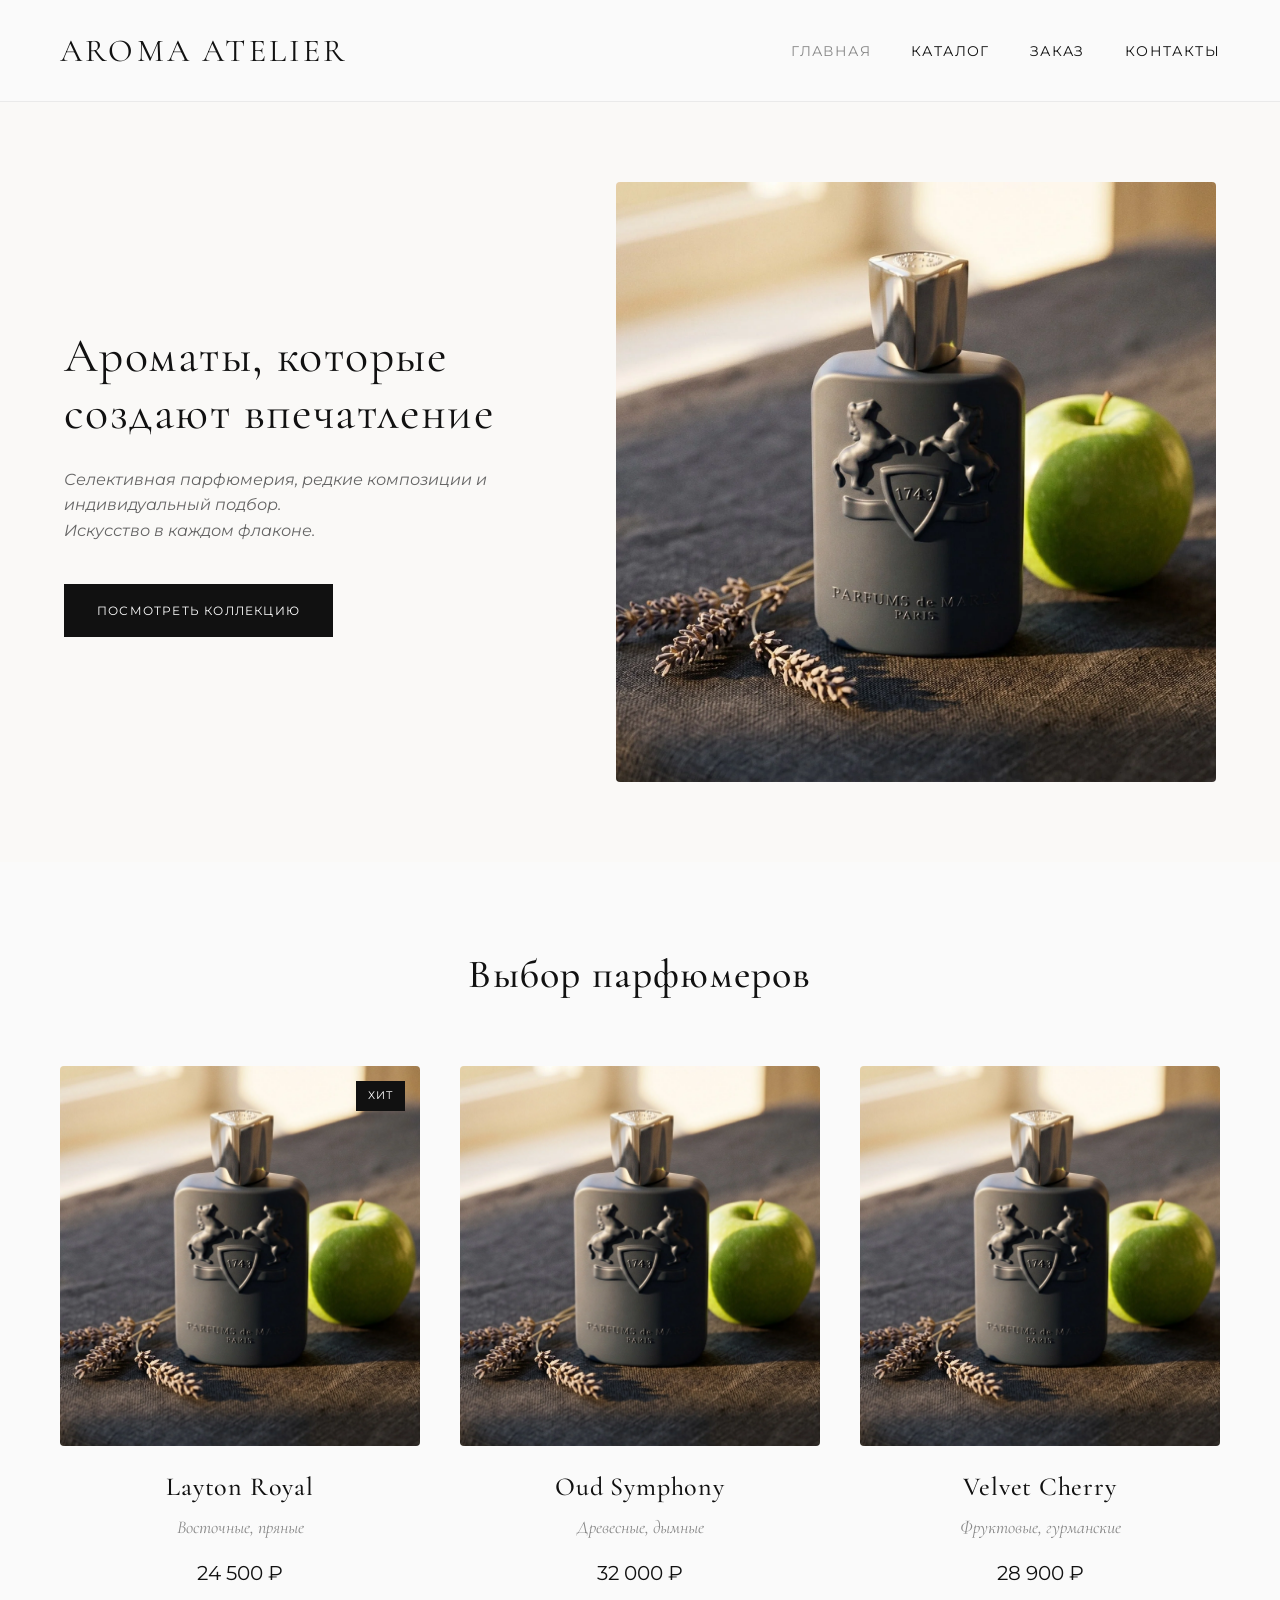
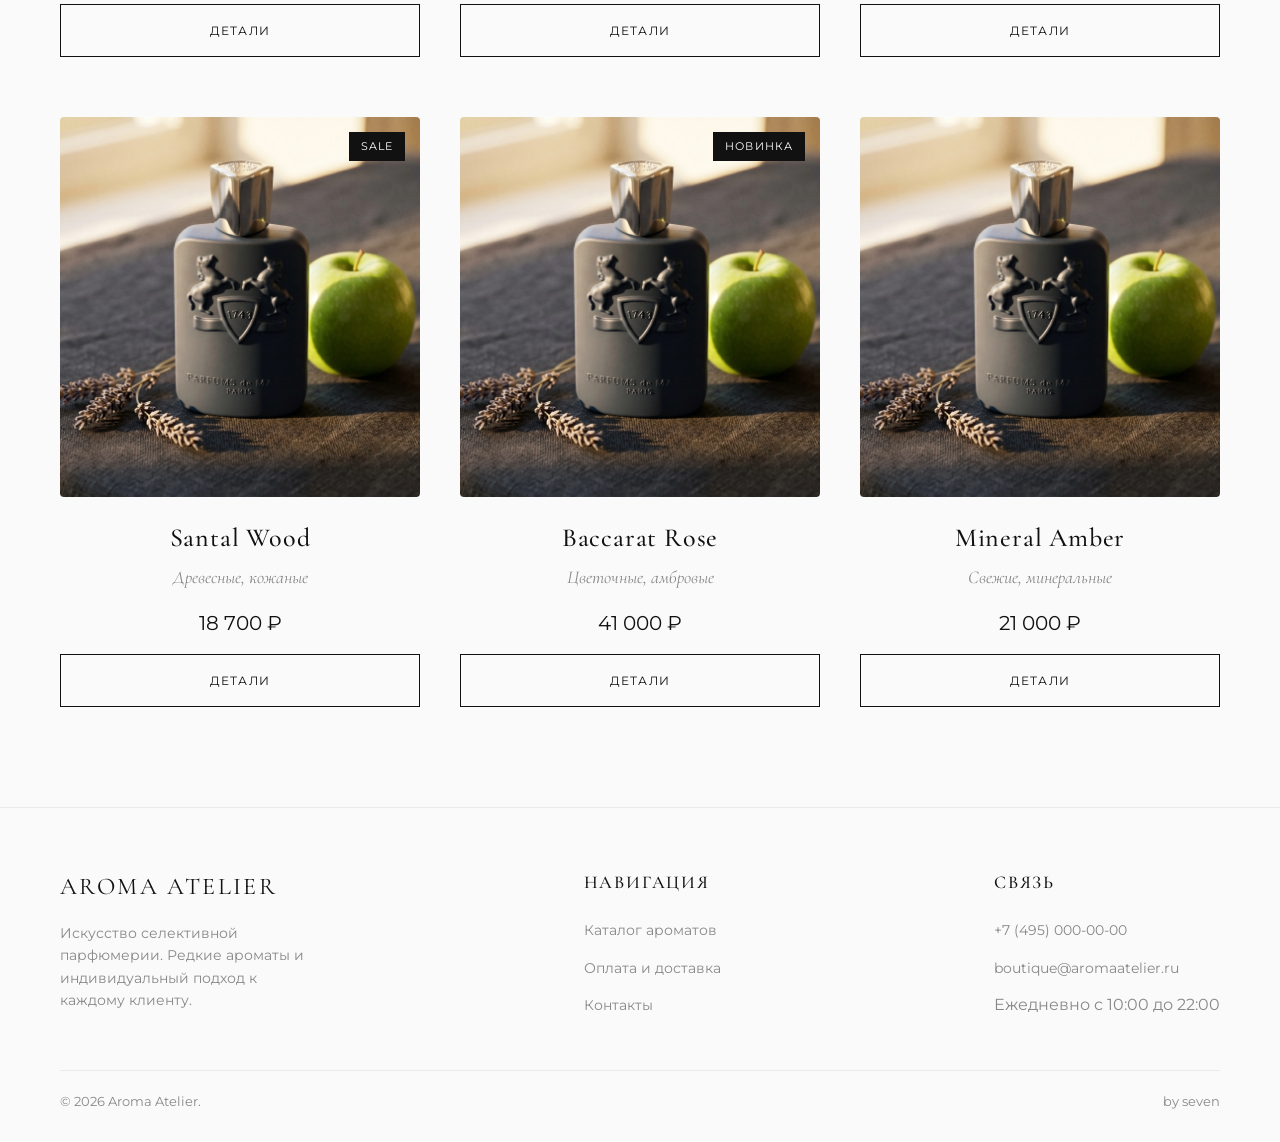
==== commit ecff0bd4: "3 КР" ====
--- a/index.html
+++ b/index.html
@@ -2,172 +2,159 @@
 <html lang="ru">
 <head>
   <meta charset="UTF-8">
+  <title>Aroma Atelier — Бутик нишевой парфюмерии</title>
+  <meta name="viewport" content="width=device-width, initial-scale=1">
   <meta name="viewport" content="width=device-width, initial-scale=1.0">
-  <title>Aroma Atelier — Бутик нишевой парфюмерии</title>
-  <meta name="description" content="Селективная парфюмерия, редкие композиции и заказ пробников.">
-  
-  <link href="https://cdn.jsdelivr.net/npm/bootstrap@5.3.3/dist/css/bootstrap.min.css" rel="stylesheet">
   <link rel="stylesheet" href="css/style.css">
+  <link rel="stylesheet" href="css/responsive.css">
 </head>
+<body>
 
-
-<body class="d-flex flex-column min-vh-100">
-
-  <!-- Шапка с навигацией (бургер на мобилке) -->
-  <header class="bg-light py-2">
-    <div class="container">
-      <nav class="navbar navbar-expand-md navbar-light">
-        <a class="navbar-brand fs-3 text-dark mb-0 h1" href="index.html">Aroma Atelier</a>
-        
-        <!-- Кнопка гамбургер-меню для мобилок -->
-        <button class="navbar-toggler" type="button" data-bs-toggle="collapse" data-bs-target="#navbarNav" aria-controls="navbarNav" aria-expanded="false" aria-label="Переключатель навигации">
-          <span class="navbar-toggler-icon"></span>
-        </button>
-        
-        <div class="collapse navbar-collapse justify-content-end" id="navbarNav">
-          <ul class="navbar-nav gap-md-4 mt-3 mt-md-0">
-            <li class="nav-item">
-              <!-- active-nav-link - наш кастомный класс для подчеркивания -->
-              <a class="nav-link text-dark fw-bold active-nav-link" href="index.html" aria-current="page">Главная</a>
-            </li>
-            <li class="nav-item"><a class="nav-link text-dark" href="catalog.html">Каталог</a></li>
-            <li class="nav-item"><a class="nav-link text-dark" href="order.html">Заказ</a></li>
-            <li class="nav-item"><a class="nav-link text-dark" href="contacts.html">Контакты</a></li>
-          </ul>
-        </div>
+  <header class="header">
+    <div class="container header-inner">
+      <a href="index.html" class="logo">Aroma Atelier</a>
+      <nav>
+        <ul class="nav-list">
+          <li><a href="index.html" class="nav-link active">Главная</a></li>
+          <li><a href="catalog.html" class="nav-link">Каталог</a></li>
+          <li><a href="order.html" class="nav-link">Заказ</a></li>
+          <li><a href="contacts.html" class="nav-link">Контакты</a></li>
+        </ul>
       </nav>
     </div>
   </header>
 
-  <!-- flex-grow-1 выталкивает футер вниз -->
-  <main class="flex-grow-1">
+  <main class="main-content">
     
-    <!-- Hero-секция -->
-    <section class="py-5 bg-body-tertiary">
+    
+  <section class="hero">
+    <div class="hero-content">
+      <h1>Ароматы, которые<br>создают впечатление</h1>
+      <p>Селективная парфюмерия, редкие композиции и индивидуальный подбор. <br>Искусство в каждом флаконе.</p>
+      <a href="#" class="btn">ПОСМОТРЕТЬ КОЛЛЕКЦИЮ</a>
+    </div>
+    
+    <div class="hero-image">
+      <img 
+        src="images/layton-hero.webp" 
+        srcset="images/layton-hero.webp 400w, images/layton-hero.webp 1200w"
+        sizes="(max-width: 768px) 100vw, 50vw"
+        alt="Флакон Parfums de Marly Layton">
+    </div>
+  </section>
+  
+
+
+    <section class="section">
       <div class="container">
-        <div class="row align-items-center">
-          <div class="col-md-6 mb-4 mb-md-0">
-            <h2 class="display-5 fw-bold mb-3">Ароматы, которые создают впечатление</h2>
-            <p class="fs-5 text-muted mb-4">Магазин люксовой парфюмерии. Лучшие ароматы со всего мира</p>
-            <div class="d-flex gap-3 flex-wrap">
-              <a href="catalog.html" class="btn btn-dark px-4 py-2">Посмотреть каталог</a>
-              <a href="#popular" class="btn btn-outline-dark px-4 py-2">Популярные ароматы</a>
+        <h2 class="section-title">Выбор парфюмеров</h2>
+        <div class="products-grid">
+          <!-- Карточка 1 -->
+          <article class="product-card">
+            <span class="badge">Хит</span>
+            <img src="images/layton-hero.webp" alt="Layton Royal" class="card-img">
+            <div class="card-content">
+              <h3 class="card-title">Layton Royal</h3>
+              <p class="card-category">Восточные, пряные</p>
+              <span class="card-price">24 500 ₽</span>
+              <a href="product.html" class="btn btn-outline">Детали</a>
             </div>
-          </div>
-          <div class="col-md-6 text-center">
-            <img src="images/layton-hero.webp" alt="Флакон нишевого парфюма Layton" class="img-fluid rounded shadow-sm" style="max-width: 80%;">
-          </div>
+          </article>
+
+          <!-- Карточка 2 -->
+          <article class="product-card">
+            <img src="images/layton-hero.webp" alt="Oud Symphony" class="card-img">
+            <div class="card-content">
+              <h3 class="card-title">Oud Symphony</h3>
+              <p class="card-category">Древесные, дымные</p>
+              <span class="card-price">32 000 ₽</span>
+              <a href="product.html" class="btn btn-outline">Детали</a>
+            </div>
+          </article>
+
+          <!-- Карточка 3 -->
+          <article class="product-card">
+            <img src="images/layton-hero.webp" alt="Velvet Cherry" class="card-img">
+            <div class="card-content">
+              <h3 class="card-title">Velvet Cherry</h3>
+              <p class="card-category">Фруктовые, гурманские</p>
+              <span class="card-price">28 900 ₽</span>
+              <a href="product.html" class="btn btn-outline">Детали</a>
+            </div>
+          </article>
+
+          <!-- Карточка 4 -->
+          <article class="product-card">
+            <span class="badge">Sale</span>
+            <img src="images/layton-hero.webp" alt="Santal Wood" class="card-img">
+            <div class="card-content">
+              <h3 class="card-title">Santal Wood</h3>
+              <p class="card-category">Древесные, кожаные</p>
+              <span class="card-price">18 700 ₽</span>
+              <a href="product.html" class="btn btn-outline">Детали</a>
+            </div>
+          </article>
+
+          <!-- Карточка 5 -->
+          <article class="product-card">
+            <span class="badge">Новинка</span>
+            <img src="images/layton-hero.webp" alt="Baccarat Rose" class="card-img">
+            <div class="card-content">
+              <h3 class="card-title">Baccarat Rose</h3>
+              <p class="card-category">Цветочные, амбровые</p>
+              <span class="card-price">41 000 ₽</span>
+              <a href="product.html" class="btn btn-outline">Детали</a>
+            </div>
+          </article>
+
+          <!-- Карточка 6 -->
+          <article class="product-card">
+            <img src="images/layton-hero.webp" alt="Mineral Amber" class="card-img">
+            <div class="card-content">
+              <h3 class="card-title">Mineral Amber</h3>
+              <p class="card-category">Свежие, минеральные</p>
+              <span class="card-price">21 000 ₽</span>
+              <a href="product.html" class="btn btn-outline">Детали</a>
+            </div>
+          </article>
         </div>
       </div>
     </section>
-
-    <!-- Преимущества -->
-    <section class="py-5" id="advantages">
-      <div class="container">
-        <h2 class="h3 mb-4">Наши преимущества</h2>
-        <div class="row g-4">
-          <div class="col-md-4">
-            <div class="p-4 bg-light border rounded h-100">
-              <h3 class="h5">100% оригинальность</h3>
-              <p class="text-muted mb-0">Работаем напрямую с официальными дистрибьюторами и нишевыми домами Европы.</p>
-            </div>
-          </div>
-          <div class="col-md-4">
-            <div class="p-4 bg-light border rounded h-100">
-              <h3 class="h5">Формат отливантов</h3>
-              <p class="text-muted mb-0">Миниатюры от 5 и 10 мл для комфортного знакомства с ароматом перед покупкой флакона.</p>
-            </div>
-          </div>
-          <div class="col-md-4">
-            <div class="p-4 bg-light border rounded h-100">
-              <h3 class="h5">Индивидуальный подбор</h3>
-              <p class="text-muted mb-0">Поможем составить персональный аромагардероб под сезон, стиль и настроение.</p>
-            </div>
-          </div>
-        </div>
-      </div>
-    </section>
-
-    <!-- Популярные товары -->
-    <section class="py-5 bg-body-tertiary" id="popular">
-      <div class="container">
-        <h2 class="h3 mb-4">Популярные композиции</h2>
-        <div class="row g-4">
-          
-          <!-- Карточка 1 -->
-          <div class="col-md-4">
-            <article class="card h-100 shadow-sm border-0 position-relative">
-              <span class="badge bg-warning text-dark position-absolute top-0 end-0 m-3">Хит</span>
-              <div class="card-body d-flex flex-column">
-                <h3 class="card-title h5 mt-2">Layton Royal</h3>
-                <p class="card-subtitle mb-2 text-muted small">Восточные, пряные</p>
-                <p class="card-text text-secondary mb-4 flex-grow-1">Бергамот, яблоко и лаванда с глубоким древесно-ванильным шлейфом.</p>
-                <div class="d-flex justify-content-between align-items-center">
-                  <span class="fw-bold fs-5">24 500 ₽</span>
-                  <a href="product.html" class="btn btn-sm btn-dark">Подробнее</a>
-                </div>
-              </div>
-            </article>
-          </div>
-
-          <!-- Карточка 2 -->
-          <div class="col-md-4">
-            <article class="card h-100 shadow-sm border-0 position-relative">
-              <span class="badge bg-danger position-absolute top-0 end-0 m-3">-15%</span>
-              <div class="card-body d-flex flex-column">
-                <h3 class="card-title h5 mt-2">Santal Wood</h3>
-                <p class="card-subtitle mb-2 text-muted small">Древесные, кожаные</p>
-                <p class="card-text text-secondary mb-4 flex-grow-1">Тёплый австралийский сандал, сухой кедр и мягкая замша.</p>
-                <div class="d-flex justify-content-between align-items-center">
-                  <span class="fw-bold fs-5">18 700 ₽</span>
-                  <a href="product.html" class="btn btn-sm btn-dark">Подробнее</a>
-                </div>
-              </div>
-            </article>
-          </div>
-
-          <!-- Карточка 3 -->
-          <div class="col-md-4">
-            <article class="card h-100 shadow-sm border-0 position-relative">
-              <span class="badge bg-info text-dark position-absolute top-0 end-0 m-3">Новинка</span>
-              <div class="card-body d-flex flex-column">
-                <h3 class="card-title h5 mt-2">Mineral Amber</h3>
-                <p class="card-subtitle mb-2 text-muted small">Свежие, минеральные</p>
-                <p class="card-text text-secondary mb-4 flex-grow-1">Искрящийся грейпфрут, влажный ветивер и прохладная серая амбра.</p>
-                <div class="d-flex justify-content-between align-items-center">
-                  <span class="fw-bold fs-5">21 000 ₽</span>
-                  <a href="product.html" class="btn btn-sm btn-dark">Подробнее</a>
-                </div>
-              </div>
-            </article>
-          </div>
-
-        </div>
-      </div>
-    </section>
-
-    <!-- Вспомогательный блок aside -->
-    <section class="py-5">
-      <div class="container">
-        <aside class="bg-light border-start border-dark border-4 p-4 p-md-5 rounded-end">
-          <h3 class="h4 mb-3">Совет от парфюмера</h3>
-          <p class="text-secondary mb-3">Наносите духи на точки пульсации (запястья, ключицы, за мочки ушей) и никогда не растирайте кожу после распыления, чтобы не разрушить верхние летучие молекулы.</p>
-          <a href="order.html" class="text-dark fw-bold text-decoration-none">Заказать персональный подбор пробников &rarr;</a>
-        </aside>
-      </div>
-    </section>
-
   </main>
 
-  <!-- Подвал -->
-  <footer class="bg-light py-4 mt-auto">
-    <div class="container d-flex flex-column flex-sm-row justify-content-between align-items-center">
-      <p class="mb-2 mb-sm-0 text-muted">&copy; 2026 Учебный проект</p>
-      <p class="mb-0 text-muted">by seven</p>
+  <footer class="footer">
+  <div class="container footer-grid">
+    <div class="footer-col">
+      <a href="index.html" class="logo" style="font-size: 24px; margin-bottom: 15px; display: inline-block;">Aroma Atelier</a>
+      <p style="color: var(--color-gray); font-size: 14px; max-width: 250px;">Искусство селективной парфюмерии. Редкие ароматы и индивидуальный подход к каждому клиенту.</p>
     </div>
-  </footer>
+    
+    <div class="footer-col">
+      <h4 class="footer-title">Навигация</h4>
+      <ul class="footer-list">
+        <li><a href="catalog.html">Каталог ароматов</a></li>
+        <li><a href="order.html">Оплата и доставка</a></li>
+        <li><a href="contacts.html">Контакты</a></li>
+      </ul>
+    </div>
 
-  <!-- Подключение Bootstrap JS (нужно для работы мобильного меню) -->
-  <script src="https://cdn.jsdelivr.net/npm/bootstrap@5.3.3/dist/js/bootstrap.bundle.min.js"></script>
+    <div class="footer-col">
+      <h4 class="footer-title">Связь</h4>
+      <ul class="footer-list">
+        <li><a href="tel:+74950000000">+7 (495) 000-00-00</a></li>
+        <li><a href="mailto:boutique@aromaatelier.ru">boutique@aromaatelier.ru</a></li>
+        <li style="margin-top: 10px; color: var(--color-gray);">Ежедневно с 10:00 до 22:00</li>
+      </ul>
+    </div>
+  </div>
+  
+  <div class="container">
+    <div class="footer-bottom">
+      <p>&copy; 2026 Aroma Atelier.</p>
+      <p>by seven</p>
+    </div>
+  </div>
+</footer>
+
 </body>
 </html>
--- a/css/style.css
+++ b/css/style.css
@@ -0,0 +1,471 @@
+@import url('https://fonts.googleapis.com/css2?family=Cormorant+Garamond:ital,wght@0,400;0,500;0,600;1,400&family=Montserrat:wght@300;400;500&display=swap');
+
+:root {
+  --color-bg: #FAFAFA;
+  --color-dark: #111111;
+  --color-gray: #888888;
+  --color-border: #EAEAEA;
+  --color-accent: #666666;
+  --font-heading: 'Cormorant Garamond', serif;
+  --font-text: 'Montserrat', sans-serif;
+}
+
+* {
+  margin: 0;
+  padding: 0;
+  box-sizing: border-box;
+}
+
+html {
+  overflow-y: scroll;
+}
+
+body {
+  background-color: var(--color-bg);
+  font-family: var(--font-text);
+  color: var(--color-dark);
+  line-height: 1.6;
+  display: flex;
+  flex-direction: column;
+  min-height: 100vh;
+}
+
+h1, h2, h3, h4, h5, h6 {
+  font-family: var(--font-heading);
+  font-weight: 500;
+  letter-spacing: 0.03em;
+}
+
+img {
+  max-width: 100%;
+  height: auto;
+}
+
+.main-content {
+  flex-grow: 1;
+}
+
+.container {
+  max-width: 1200px;
+  margin: 0 auto;
+  padding: 0 20px;
+  box-sizing: border-box;
+}
+
+.section {
+  padding-top: 80px;
+  padding-bottom: 80px;
+}
+
+/* --- ШАПКА --- */
+.header {
+  background-color: var(--color-bg);
+  border-bottom: 1px solid var(--color-border);
+  padding: 25px 0;
+}
+
+.header-inner {
+  display: flex;
+  justify-content: space-between;
+  align-items: center;
+}
+
+.logo {
+  font-family: var(--font-heading);
+  font-size: 32px;
+  text-transform: uppercase;
+  letter-spacing: 0.1em;
+  text-decoration: none;
+  color: var(--color-dark);
+}
+
+.nav-list {
+  display: flex;
+  gap: 40px;
+  list-style: none;
+}
+
+.nav-link {
+  text-decoration: none;
+  color: var(--color-dark);
+  font-size: 14px;
+  text-transform: uppercase;
+  letter-spacing: 0.1em;
+  transition: color 0.3s;
+  position: relative;
+}
+
+.nav-link:hover, .nav-link.active {
+  color: var(--color-gray);
+}
+
+/* --- КНОПКИ --- */
+.btn {
+  display: inline-block;
+  padding: 16px 32px;
+  border: 1px solid var(--color-dark);
+  background-color: var(--color-dark); 
+  color: #fff;
+  text-transform: uppercase;
+  font-size: 12px;
+  letter-spacing: 0.1em;
+  text-decoration: none;
+  cursor: pointer;
+  transition: all 0.4s ease;
+  text-align: center;
+}
+
+.btn:hover {
+  background-color: transparent;
+  color: var(--color-dark);
+}
+
+.btn-primary {
+  background-color: var(--color-dark);
+  color: #fff;
+}
+
+.btn-primary:hover {
+  background-color: transparent;
+  color: var(--color-dark);
+}
+
+.btn-outline {
+  background-color: transparent;
+  color: var(--color-dark);
+}
+
+.btn-outline:hover {
+  background-color: var(--color-dark);
+  color: #fff;
+}
+
+.btn-large {
+  width: 100%;
+  padding: 18px;
+  font-size: 14px;
+}
+
+/* --- HERO БЛОК  --- */
+.hero {
+  display: flex;
+  align-items: center;
+  justify-content: space-between;
+  padding: 80px 5%;
+  background-color: #faf9f7;
+}
+
+.hero-content {
+  flex: 1;
+  max-width: 500px;
+}
+
+.hero-content h1 {
+  font-family: var(--font-heading);
+  font-size: 48px;
+  font-weight: normal;
+  line-height: 1.2;
+  margin-bottom: 24px;
+}
+
+.hero-content p {
+  font-style: italic;
+  color: #666;
+  margin-bottom: 40px;
+}
+
+.hero-subtitle {
+  font-family: var(--font-heading);
+  font-style: italic;
+  font-size: 26px;
+  color: var(--color-gray);
+  margin-bottom: 40px;
+}
+
+.hero-image {
+  flex: 1;
+  display: flex;
+  justify-content: flex-end;
+  max-width: 600px;
+}
+
+.hero-image img {
+  border-radius: 4px;
+}
+
+/* --- СЕТКА ТОВАРОВ И КАРТОЧКИ --- */
+.section-title {
+  font-size: 40px;
+  text-align: center;
+  margin-bottom: 60px;
+}
+
+.products-grid {
+  display: grid;
+  grid-template-columns: repeat(3, 1fr);
+  gap: 40px;
+}
+
+.product-card {
+  position: relative;
+  background: transparent;
+  transition: transform 0.4s ease;
+  
+  display: flex;
+  flex-direction: column;
+  height: 100%;
+}
+
+@media (hover: hover) {
+  .product-card:hover {
+    transform: translateY(-8px);
+  }
+}
+
+.badge {
+  position: absolute;
+  top: 15px;
+  right: 15px;
+  background-color: var(--color-dark);
+  color: #fff;
+  padding: 6px 12px;
+  font-size: 11px;
+  text-transform: uppercase;
+  letter-spacing: 0.1em;
+}
+
+.card-img {
+  width: 100%;
+  height: 380px;
+  object-fit: cover;
+  border-radius: 4px;
+  background-color: #F5F5F5;
+}
+
+.card-content {
+  padding: 20px 0;
+  text-align: center;
+  
+  display: flex;
+  flex-direction: column;
+  flex-grow: 1;
+}
+
+.card-content .btn {
+  margin-top: auto;
+}
+
+.card-title {
+  font-size: 26px;
+  margin-bottom: 5px;
+}
+
+.card-category {
+  font-family: var(--font-heading);
+  font-style: italic;
+  color: var(--color-gray);
+  font-size: 18px;
+  text-transform: none;
+  letter-spacing: 0;
+  margin-bottom: 15px;
+}
+
+.card-price {
+  display: block;
+  font-size: 20px;
+  margin-bottom: 15px;
+}
+
+/* --- КАТАЛОГ --- */
+.catalog-layout {
+  display: flex;
+  gap: 50px;
+  align-items: flex-start;
+}
+
+.sidebar {
+  flex: 0 0 250px;
+}
+
+.sidebar-title {
+  font-size: 24px;
+  margin-bottom: 25px;
+  padding-bottom: 10px;
+  border-bottom: 1px solid var(--color-border);
+}
+
+.filter-group {
+  border: none;
+  margin-bottom: 30px;
+}
+
+.filter-legend {
+  font-family: var(--font-heading);
+  font-size: 20px;
+  margin-bottom: 15px;
+}
+
+.checkbox-label {
+  display: block;
+  margin-bottom: 10px;
+  font-size: 14px;
+  color: var(--color-gray);
+  cursor: pointer;
+}
+
+.catalog-grid {
+  flex: 1;
+  display: grid;
+  grid-template-columns: repeat(3, 1fr);
+  gap: 40px;
+}
+
+/* --- СТРАНИЦА ТОВАРА --- */
+.product-layout {
+  display: flex;
+  gap: 60px;
+}
+
+.product-gallery {
+  flex: 1;
+}
+
+.product-img-main {
+  width: 100%;
+  border-radius: 4px;
+  background: #F5F5F5;
+}
+
+.product-info {
+  flex: 1;
+}
+
+.product-title {
+  font-size: 48px;
+  margin-bottom: 15px;
+  margin-top: 20px;
+}
+
+.product-price-large {
+  font-size: 32px;
+  margin-bottom: 30px;
+}
+
+.product-description {
+  font-size: 16px;
+  color: var(--color-gray);
+  margin-bottom: 40px;
+}
+
+.table-wrapper {
+  margin-bottom: 40px;
+}
+
+.product-table {
+  width: 100%;
+  border-collapse: collapse;
+}
+
+.product-table th, .product-table td {
+  padding: 15px 0;
+  border-bottom: 1px solid var(--color-border);
+  text-align: left;
+  font-size: 14px;
+}
+
+.product-table th {
+  color: var(--color-gray);
+  font-weight: normal;
+  width: 35%;
+}
+
+/* --- ФОРМЫ (ЗАКАЗ И КОНТАКТЫ) --- */
+.split-layout {
+  display: flex;
+  gap: 60px;
+}
+
+.split-main {
+  flex: 2;
+}
+
+.split-sidebar {
+  flex: 1;
+  background: #fff;
+  padding: 40px;
+  border: 1px solid var(--color-border);
+}
+
+.form-group {
+  margin-bottom: 25px;
+}
+
+.form-label {
+  display: block;
+  margin-bottom: 10px;
+  font-size: 13px;
+  text-transform: uppercase;
+  letter-spacing: 0.05em;
+  color: var(--color-gray);
+}
+
+.form-control {
+  width: 100%;
+  padding: 15px;
+  border: 1px solid var(--color-border);
+  background: transparent;
+  font-family: var(--font-text);
+}
+
+/* --- ПОДВАЛ --- */
+footer, .footer {
+  padding: 60px 0 30px;
+  background-color: var(--color-bg);
+  border-top: 1px solid var(--color-border);
+}
+
+.footer-grid {
+  display: flex;
+  justify-content: space-between;
+  gap: 40px;
+  margin-bottom: 40px;
+}
+
+.footer-title {
+  font-size: 18px;
+  margin-bottom: 20px;
+  text-transform: uppercase;
+  letter-spacing: 0.1em;
+}
+
+.footer-list {
+  list-style: none;
+  padding: 0;
+  margin: 0;
+}
+
+.footer-list li {
+  margin-bottom: 12px;
+}
+
+.footer-list a {
+  text-decoration: none;
+  color: var(--color-gray);
+  font-size: 14px;
+  transition: color 0.3s;
+}
+
+.footer-list a:hover {
+  color: var(--color-accent);
+}
+
+.footer-bottom {
+  display: flex;
+  justify-content: space-between;
+  border-top: 1px solid var(--color-border);
+  padding-top: 20px;
+  color: var(--color-gray);
+  font-size: 13px;
+}
+
+
--- a/css/responsive.css
+++ b/css/responsive.css
@@ -0,0 +1,171 @@
+/* Планшеты */
+@media (max-width: 992px) {
+  .products-grid, 
+  .catalog-grid {
+    grid-template-columns: repeat(2, 1fr); 
+    gap: 30px; 
+    width: 100%;
+    box-sizing: border-box;
+  }
+  
+  .catalog-layout,
+  .product-layout,
+  .split-layout {
+    flex-direction: column;
+    gap: 40px;
+    align-items: stretch;
+  }
+  
+  .sidebar, 
+  .split-sidebar {
+    flex: none;
+    width: 100%; 
+    box-sizing: border-box;
+  }
+}
+
+/* Мобилка */
+@media (max-width: 768px) {
+  /* Шапка */
+  .header-inner {
+    flex-direction: column;
+    gap: 15px;
+  }
+  
+  .nav-list {
+    flex-wrap: wrap;
+    justify-content: center;
+    gap: 15px;
+  }
+  
+  
+  .hero {
+    flex-direction: column;
+    text-align: center;
+    padding: 40px 20px;
+  }
+  
+  .hero-content {
+    max-width: 100%;
+    margin-bottom: 30px;
+  }
+  
+  .hero-content h1 {
+    font-size: 36px;
+  }
+  
+  .hero-image {
+    justify-content: center;
+  }
+  
+  /* Сетки товаров */
+  .products-grid, 
+  .catalog-grid {
+    grid-template-columns: 1fr;
+  }
+  
+  .product-title {
+    font-size: 32px;
+  }
+  
+  .footer-grid {
+    flex-direction: column;
+    text-align: center;
+    gap: 30px;
+  }
+  .footer-grid p {
+    margin-left: auto;
+    margin-right: auto; 
+    text-align: center; 
+  }
+  
+  .footer-bottom {
+    flex-direction: column;
+    align-items: center;
+    text-align: center;
+    gap: 15px;
+  }
+
+
+  /* КАТАЛОГ */  
+  .section {
+    padding-top: 40px;
+    padding-bottom: 40px;
+  }
+  .section-title {
+    margin-bottom: 30px; 
+  }
+
+  .catalog-layout {
+    gap: 30px; 
+  }
+
+  .sidebar {
+    padding: 0 20px 30px; 
+    margin-bottom: 0;
+    border-bottom: 1px solid var(--color-border);
+  }
+
+  .sidebar-title,
+  .filter-legend {
+    text-align: left;
+    margin-bottom: 15px; 
+  }
+
+  .filter-group {
+    display: flex;
+    flex-direction: column;
+    align-items: flex-start; 
+    margin-bottom: 20px; 
+  }
+
+  .checkbox-label {
+    width: 100%;
+    padding: 10px 0;
+    margin-bottom: 0;
+  }
+
+  .catalog-grid {
+    display: grid;
+    grid-template-columns: 1fr;
+    gap: 40px; 
+    width: 100%;
+    padding: 0 15px;
+    box-sizing: border-box;
+  }
+
+  .product-card {
+    width: 100%;
+    max-width: 100%;
+  }
+
+  .card-img {
+    width: 100%;
+    height: auto; 
+    object-fit: cover;
+  }
+
+
+  /* --- ФОРМЫ (ЗАКАЗ И КОНТАКТЫ) --- */
+  
+  .split-layout {
+    padding: 0 15px;
+    gap: 40px;
+  }
+
+  .split-sidebar {
+    padding: 30px 20px;
+    width: 100%;
+    box-sizing: border-box;
+  }
+
+  .form-control {
+    padding: 12px;
+  }
+
+  .split-main h2, 
+  .split-sidebar h2,
+  .split-sidebar h3 {
+    margin-bottom: 20px;
+  }
+}
